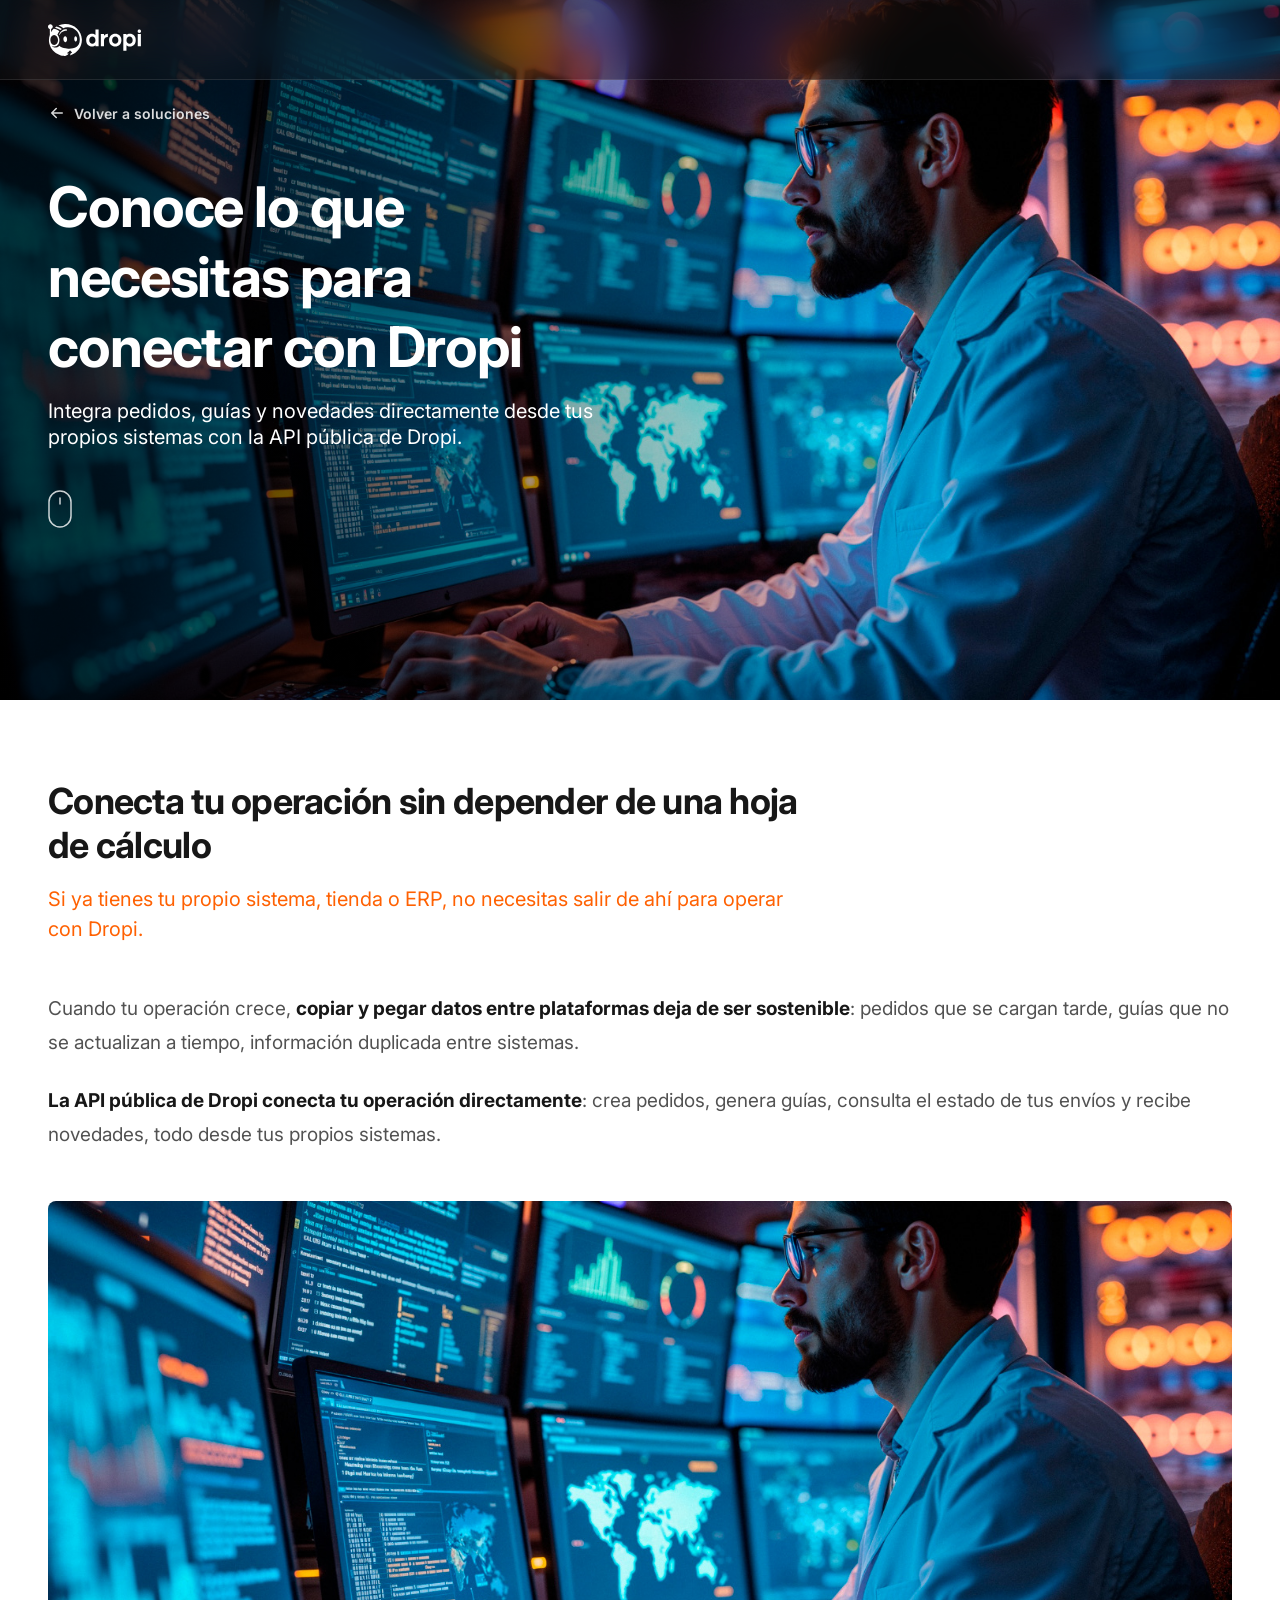
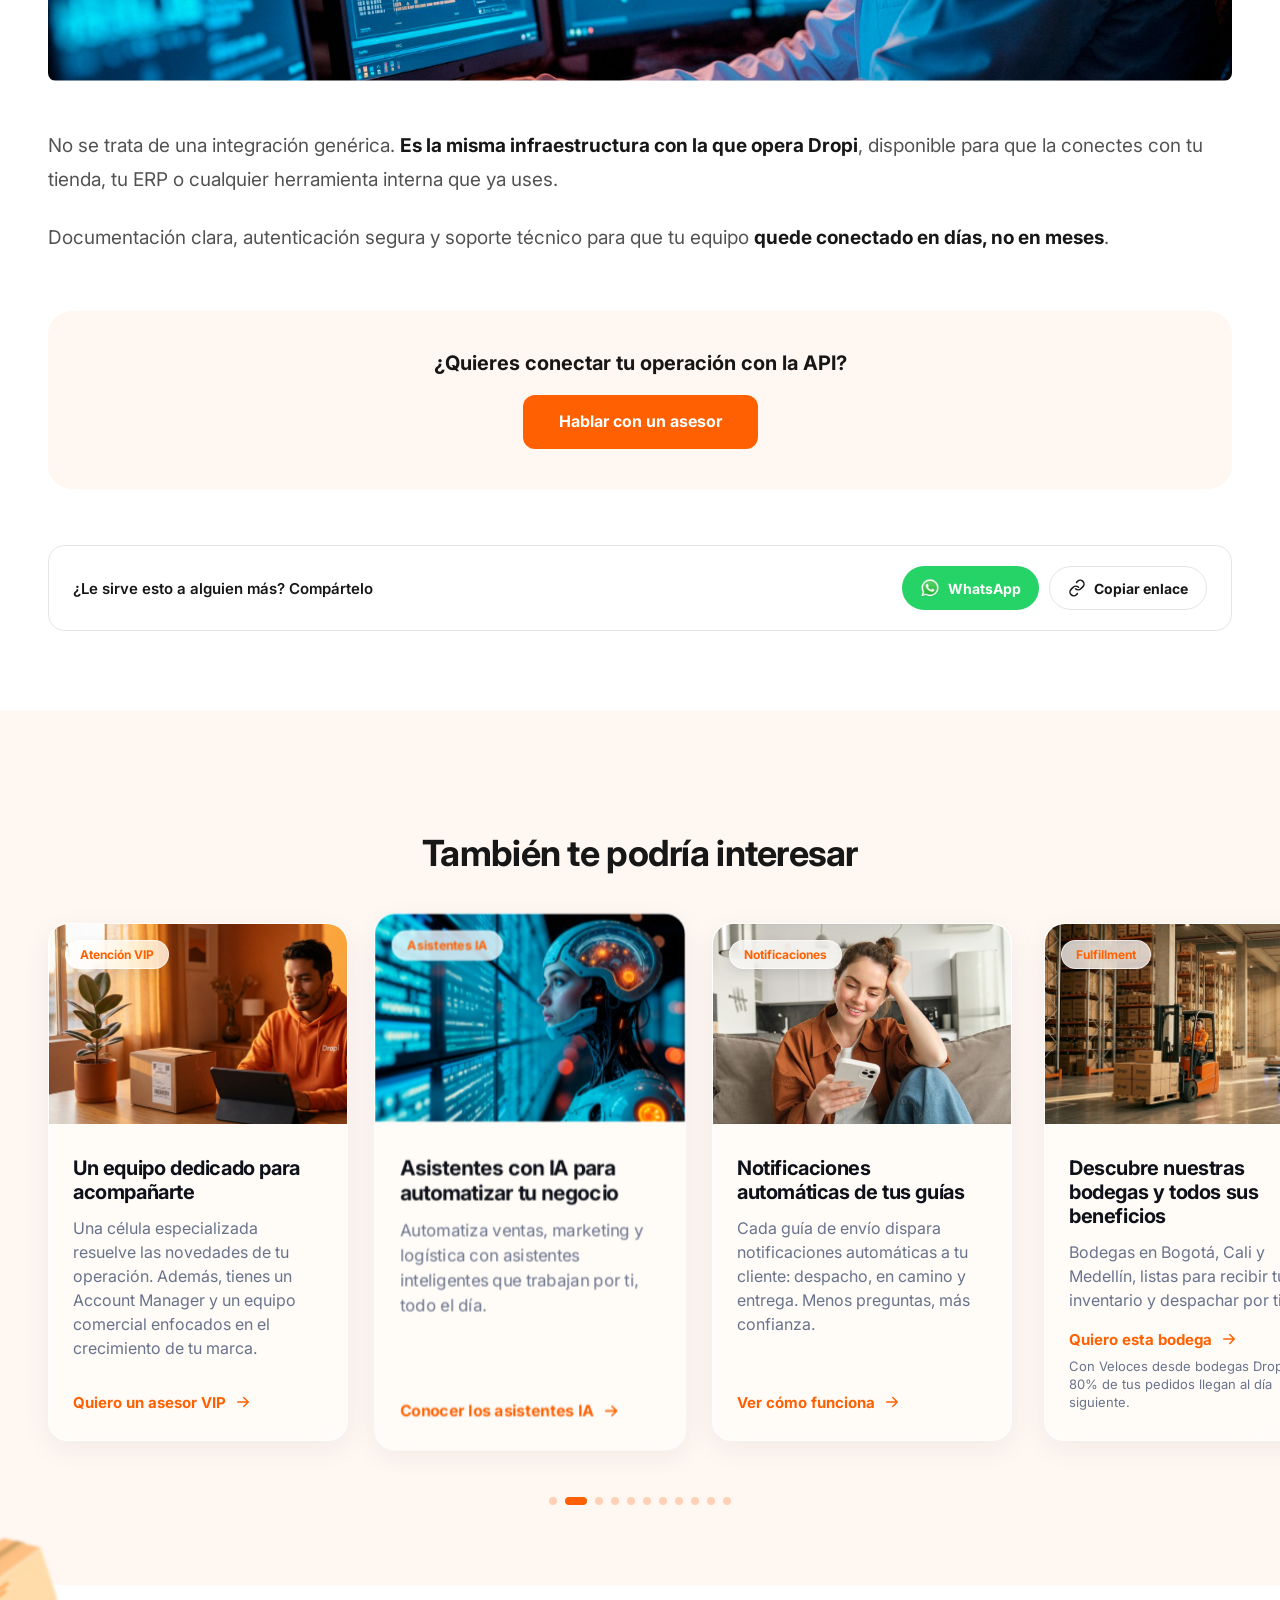
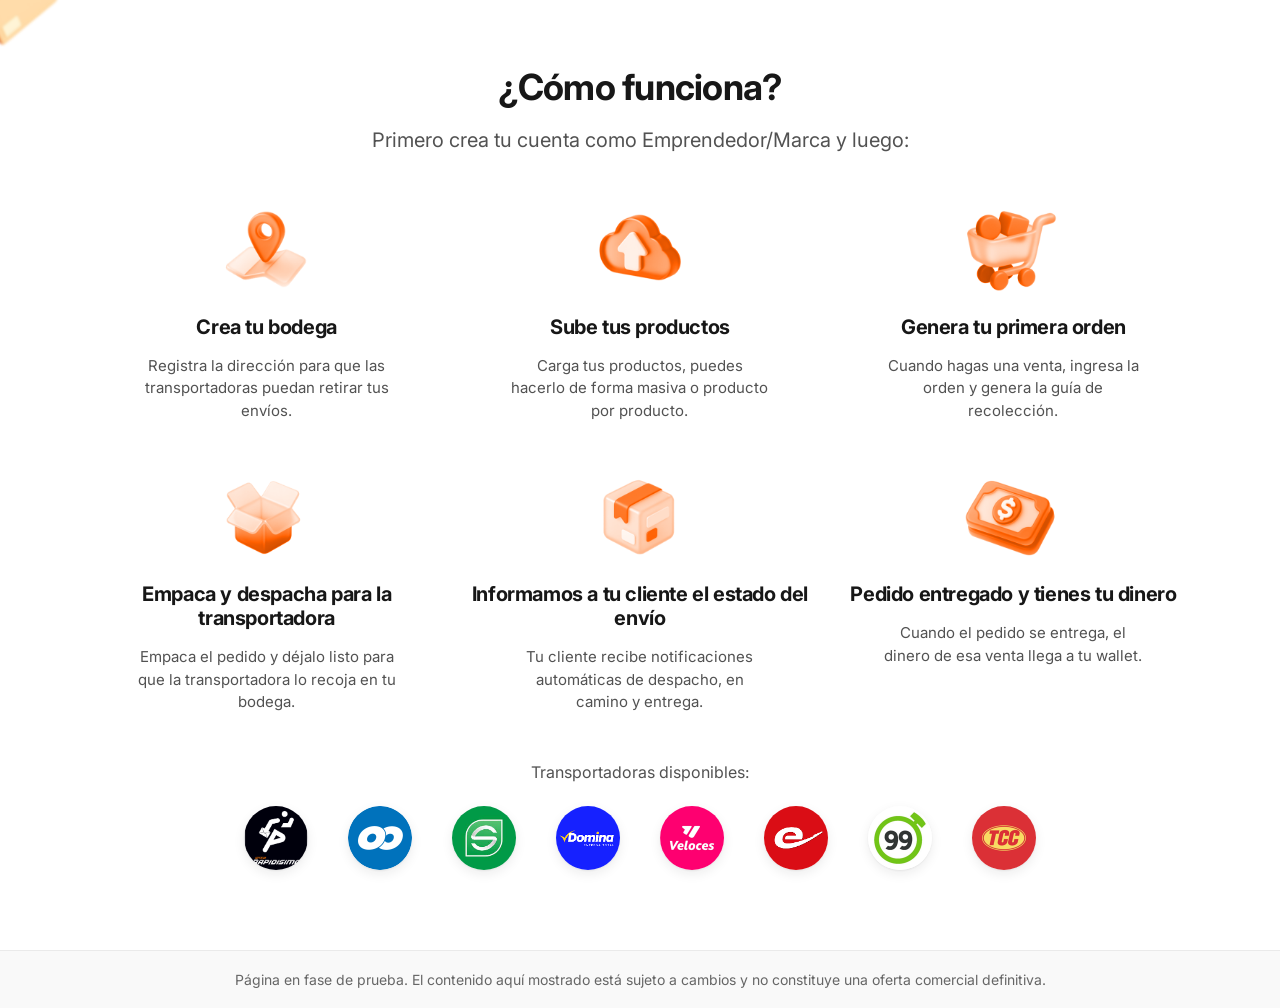
==== api-publica.html @ eaa64c3c "Initial commit: Dropi marketing landing page Multi-page static site with a registration funnel, tier" ====
<!DOCTYPE html>
<html lang="es">
<head>
<meta charset="UTF-8" />
<meta name="viewport" content="width=device-width, initial-scale=1.0" />
<link rel="icon" type="image/svg+xml" href="assets/icons/favicon.svg" />
<title>API Pública de Dropi | Dropi</title>
<meta name="description" content="Conecta tu operación con la API pública de Dropi: integra pedidos, guías y novedades directamente desde tus propios sistemas." />
<link rel="preconnect" href="https://fonts.googleapis.com">
<link rel="preconnect" href="https://fonts.gstatic.com" crossorigin>
<link href="https://fonts.googleapis.com/css2?family=Inter:ital,wght@0,400;0,500;0,600;0,700;0,800&display=swap" rel="stylesheet">
<link rel="stylesheet" href="css/styles.css">
<script type="text/javascript">
    (function(c,l,a,r,i,t,y){
        c[a]=c[a]||function(){(c[a].q=c[a].q||[]).push(arguments)};
        t=l.createElement(r);t.async=1;t.src="https://www.clarity.ms/tag/"+i;
        y=l.getElementsByTagName(r)[0];y.parentNode.insertBefore(t,y);
    })(window, document, "clarity", "script", "yjed0dvhw6");
</script>
</head>
<body>

<header class="site-header site-header--overlay" id="site-header">
  <div class="container header-inner">
    <a href="index.html#hero" class="logo">
      <img src="assets/icons/logo-dropi.svg" alt="Dropi" width="108" height="37" />
    </a>
  </div>
</header>

<main>
  <section class="service-hero" style="background-image: url('assets/images/service2-api-publica.jpg');">
    <div class="service-hero-overlay" aria-hidden="true"></div>
    <div class="container service-hero-inner">
      <div class="service-hero-content" data-solution-badge="API Pública">
        <a href="index.html?solutions=API+P%C3%BAblica" class="service-back-link">
          <svg class="service-back-icon" viewBox="0 0 24 24" fill="none" aria-hidden="true"><path d="M19 12H5M11 6l-6 6 6 6" stroke="currentColor" stroke-width="2" stroke-linecap="round" stroke-linejoin="round"/></svg>
          Volver a soluciones
        </a>
        <span class="service-recommended-pill" id="service-recommended-pill" hidden>Recomendado para ti</span>
        <h1>Conoce lo que necesitas para conectar con Dropi</h1>
        <p>Integra pedidos, guías y novedades directamente desde tus propios sistemas con la API pública de Dropi.</p>
        <button type="button" class="service-scroll-hint" id="service-scroll-hint" aria-label="Desplázate para ver más">
          <svg class="service-scroll-hint-icon service-scroll-hint-icon--mouse" viewBox="0 0 24 38" fill="none" aria-hidden="true">
            <rect x="1" y="1" width="22" height="36" rx="11" stroke="currentColor" stroke-width="1.5"/>
            <line class="service-scroll-hint-wheel" x1="12" y1="8" x2="12" y2="14" stroke="currentColor" stroke-width="1.5" stroke-linecap="round"/>
          </svg>
          <svg class="service-scroll-hint-icon service-scroll-hint-icon--tap" viewBox="0 0 24 24" fill="none" aria-hidden="true">
            <circle class="service-scroll-hint-ring" cx="12" cy="12" r="3" stroke="currentColor" stroke-width="1.5"/>
            <circle class="service-scroll-hint-ring service-scroll-hint-ring--2" cx="12" cy="12" r="3" stroke="currentColor" stroke-width="1.5"/>
          </svg>
        </button>
      </div>
    </div>
  </section>

  <section class="service-section">
    <div class="container service-section-heading">
      <h2>Conecta tu operación sin depender de una hoja de cálculo</h2>
      <p>Si ya tienes tu propio sistema, tienda o ERP, no necesitas salir de ahí para operar con Dropi.</p>
    </div>

    <div class="container service-body">
      <div class="service-copy">
        <p>Cuando tu operación crece, <strong>copiar y pegar datos entre plataformas deja de ser sostenible</strong>: pedidos que se cargan tarde, guías que no se actualizan a tiempo, información duplicada entre sistemas.</p>
        <p><strong>La API pública de Dropi conecta tu operación directamente</strong>: crea pedidos, genera guías, consulta el estado de tus envíos y recibe novedades, todo desde tus propios sistemas.</p>
      </div>

      <div class="service-image-wrap">
        <img class="service-image" src="assets/images/service2-api-publica.jpg" alt="Integración de sistemas a través de la API pública de Dropi" loading="lazy" />
      </div>

      <div class="service-copy">
        <p>No se trata de una integración genérica. <strong>Es la misma infraestructura con la que opera Dropi</strong>, disponible para que la conectes con tu tienda, tu ERP o cualquier herramienta interna que ya uses.</p>
        <p>Documentación clara, autenticación segura y soporte técnico para que tu equipo <strong>quede conectado en días, no en meses</strong>.</p>
      </div>

      <div class="service-cta">
        <p class="service-cta-title">¿Quieres conectar tu operación con la API?</p>
        <a href="index.html?interest=API+P%C3%BAblica#registro" class="btn btn-primary btn-lg">Hablar con un asesor</a>
      </div>

      <div class="service-share">
        <p class="service-share-label">¿Le sirve esto a alguien más? Compártelo</p>
        <div class="service-share-actions">
          <a class="service-share-btn service-share-btn--whatsapp" id="service-share-whatsapp" target="_blank" rel="noopener">
            <img src="assets/images/whatsapp-icon.png" alt="" width="20" height="20" loading="lazy" />
            WhatsApp
          </a>
          <button type="button" class="service-share-btn service-share-btn--copy" id="service-share-copy">
            <span class="service-share-btn-icons">
              <svg class="service-share-icon service-share-icon--link" viewBox="0 0 24 24" fill="none" aria-hidden="true"><path d="M10 13a5 5 0 0 0 7.07 0l2.83-2.83a5 5 0 0 0-7.07-7.07L11.5 4.5" stroke="currentColor" stroke-width="2" stroke-linecap="round" stroke-linejoin="round"/><path d="M14 11a5 5 0 0 0-7.07 0L4.1 13.83a5 5 0 0 0 7.07 7.07l1.36-1.36" stroke="currentColor" stroke-width="2" stroke-linecap="round" stroke-linejoin="round"/></svg>
              <svg class="service-share-icon service-share-icon--check" viewBox="0 0 24 24" fill="none" aria-hidden="true"><path d="M5 13l4 4L19 7" stroke="currentColor" stroke-width="2" stroke-linecap="round" stroke-linejoin="round"/></svg>
            </span>
            <span class="service-share-btn-text">Copiar enlace</span>
          </button>
        </div>
      </div>
    </div>
  </section>

  <section class="solutions-section" id="servicios">
    <div class="solutions-heading-wrap">
      <div class="section-heading solutions-heading">
        <h2>También te podría interesar</h2>
      </div>
    </div>

    <div class="solutions-body">
      <div class="solutions-scroll" id="solutions-scroll">
        <div class="solutions-scroll-spacer" aria-hidden="true"></div>
        <article class="solution-card">
          <div class="solution-card-image">
            <img src="assets/images/service2-atencion-vip-placeholder.jpg" alt="" loading="lazy" />
            <span class="solution-card-badge">Atención VIP</span>
          </div>
          <span class="solution-card-recommended" hidden>Recomendado para ti</span>
          <div class="solution-card-body">
            <h3>Un equipo dedicado para acompañarte</h3>
            <p class="solution-card-desc">Una célula especializada resuelve las novedades de tu operación. Además, tienes un Account Manager y un equipo comercial enfocados en el crecimiento de tu marca.</p>
            <div class="solution-card-cta">
              <a href="atencion-vip.html" class="solution-card-link">
                Quiero un asesor VIP
                <svg class="solution-card-link-arrow" viewBox="0 0 24 24" fill="none" aria-hidden="true"><path d="M5 12h14M13 6l6 6-6 6" stroke="currentColor" stroke-width="2" stroke-linecap="round" stroke-linejoin="round"/></svg>
              </a>
            </div>
          </div>
        </article>

        <article class="solution-card">
          <div class="solution-card-image">
            <img src="assets/images/service2-asistentes-ia.jpg" alt="" loading="lazy" />
            <span class="solution-card-badge">Asistentes IA</span>
          </div>
          <span class="solution-card-recommended" hidden>Recomendado para ti</span>
          <div class="solution-card-body">
            <h3>Asistentes con IA para automatizar tu negocio</h3>
            <p class="solution-card-desc">Automatiza ventas, marketing y logística con asistentes inteligentes que trabajan por ti, todo el día.</p>
            <div class="solution-card-cta">
              <a href="asistentes-ia.html" class="solution-card-link">
                Conocer los asistentes IA
                <svg class="solution-card-link-arrow" viewBox="0 0 24 24" fill="none" aria-hidden="true"><path d="M5 12h14M13 6l6 6-6 6" stroke="currentColor" stroke-width="2" stroke-linecap="round" stroke-linejoin="round"/></svg>
              </a>
            </div>
          </div>
        </article>

        <article class="solution-card">
          <div class="solution-card-image">
            <img src="assets/images/service2-notificaciones.jpg" alt="" loading="lazy" />
            <span class="solution-card-badge">Notificaciones</span>
          </div>
          <span class="solution-card-recommended" hidden>Recomendado para ti</span>
          <div class="solution-card-body">
            <h3>Notificaciones automáticas de tus guías</h3>
            <p class="solution-card-desc">Cada guía de envío dispara notificaciones automáticas a tu cliente: despacho, en camino y entrega. Menos preguntas, más confianza.</p>
            <div class="solution-card-cta">
              <a href="notificaciones.html" class="solution-card-link">
                Ver cómo funciona
                <svg class="solution-card-link-arrow" viewBox="0 0 24 24" fill="none" aria-hidden="true"><path d="M5 12h14M13 6l6 6-6 6" stroke="currentColor" stroke-width="2" stroke-linecap="round" stroke-linejoin="round"/></svg>
              </a>
            </div>
          </div>
        </article>

        <article class="solution-card">
          <div class="solution-card-image">
            <img src="assets/images/service2-fullfilment-v2.jpeg" alt="" loading="lazy" />
            <span class="solution-card-badge">Fulfillment</span>
          </div>
          <span class="solution-card-recommended" hidden>Recomendado para ti</span>
          <div class="solution-card-body">
            <h3>Descubre nuestras bodegas y todos sus beneficios</h3>
            <p class="solution-card-desc">Bodegas en Bogotá, Cali y Medellín, listas para recibir tu inventario y despachar por ti.</p>
            <div class="solution-card-cta">
              <a href="fulfillment.html" class="solution-card-link">
                Quiero esta bodega
                <svg class="solution-card-link-arrow" viewBox="0 0 24 24" fill="none" aria-hidden="true"><path d="M5 12h14M13 6l6 6-6 6" stroke="currentColor" stroke-width="2" stroke-linecap="round" stroke-linejoin="round"/></svg>
              </a>
              <button type="button" class="solution-card-info" aria-label="Más información" aria-expanded="false">
                <svg viewBox="0 0 24 24" fill="none" aria-hidden="true"><circle cx="12" cy="12" r="10" fill="currentColor"/><rect x="11" y="10.5" width="2" height="6.5" rx="1" fill="white"/><circle cx="12" cy="7.4" r="1.4" fill="white"/></svg>
              </button>
              <p class="solution-card-note">Con Veloces desde bodegas Dropi, el 80% de tus pedidos llegan al día siguiente.</p>
            </div>
          </div>
        </article>

        <article class="solution-card">
          <div class="solution-card-image">
            <img src="assets/images/service2-wallet-v2.jpg" alt="" style="object-position: 50% 20%;" loading="lazy" />
            <span class="solution-card-badge">Wallet</span>
          </div>
          <span class="solution-card-recommended" hidden>Recomendado para ti</span>
          <div class="solution-card-body">
            <h3>Tu dinero, en máximo 24 horas</h3>
            <p class="solution-card-desc">Mientras otros esperan a que la transportadora les pague, Dropi te paga primero. Recibes tu dinero en máximo 24 horas después de la entrega.</p>
            <div class="solution-card-cta">
              <a href="wallet.html" class="solution-card-link">
                Quiero cobrar así
                <svg class="solution-card-link-arrow" viewBox="0 0 24 24" fill="none" aria-hidden="true"><path d="M5 12h14M13 6l6 6-6 6" stroke="currentColor" stroke-width="2" stroke-linecap="round" stroke-linejoin="round"/></svg>
              </a>
              <button type="button" class="solution-card-info" aria-label="Más información" aria-expanded="false">
                <svg viewBox="0 0 24 24" fill="none" aria-hidden="true"><circle cx="12" cy="12" r="10" fill="currentColor"/><rect x="11" y="10.5" width="2" height="6.5" rx="1" fill="white"/><circle cx="12" cy="7.4" r="1.4" fill="white"/></svg>
              </button>
              <p class="solution-card-note">Recaudo diario en tu wallet. Reinvierte hoy lo que vendiste ayer.</p>
            </div>
          </div>
        </article>

        <article class="solution-card">
          <div class="solution-card-image">
            <img src="assets/images/service2-api-publica.jpg" alt="" loading="lazy" />
            <span class="solution-card-badge">API Pública</span>
          </div>
          <span class="solution-card-recommended" hidden>Recomendado para ti</span>
          <div class="solution-card-body">
            <h3>Conoce lo que necesitas para conectar con Dropi</h3>
            <p class="solution-card-desc">Crea pedidos, genera guías y consulta el estado de tus envíos directamente desde tus propios sistemas.</p>
            <div class="solution-card-cta">
              <a href="api-publica.html" class="solution-card-link">
                Documentación API
                <svg class="solution-card-link-arrow" viewBox="0 0 24 24" fill="none" aria-hidden="true"><path d="M5 12h14M13 6l6 6-6 6" stroke="currentColor" stroke-width="2" stroke-linecap="round" stroke-linejoin="round"/></svg>
              </a>
            </div>
          </div>
        </article>

        <article class="solution-card">
          <div class="solution-card-image">
            <img src="assets/images/service2-metrics.jpg" alt="" loading="lazy" />
            <span class="solution-card-badge">Métricas y reportes</span>
          </div>
          <span class="solution-card-recommended" hidden>Recomendado para ti</span>
          <div class="solution-card-body">
            <h3>Cada número de tu operación, en un solo lugar</h3>
            <p class="solution-card-desc">Entrega efectiva, devoluciones, contraentrega, inventario y comunicaciones: todo medido, todo accionable.</p>
            <div class="solution-card-cta">
              <a href="metricas-y-reportes.html" class="solution-card-link">
                Ver mis reportes en vivo
                <svg class="solution-card-link-arrow" viewBox="0 0 24 24" fill="none" aria-hidden="true"><path d="M5 12h14M13 6l6 6-6 6" stroke="currentColor" stroke-width="2" stroke-linecap="round" stroke-linejoin="round"/></svg>
              </a>
            </div>
          </div>
        </article>

        <article class="solution-card">
          <div class="solution-card-image">
            <img src="assets/images/service2-huella-digital.jpg" alt="" loading="lazy" />
            <span class="solution-card-badge">Huella Digital</span>
          </div>
          <span class="solution-card-recommended" hidden>Recomendado para ti</span>
          <div class="solution-card-body">
            <h3>Verifica antes de enviar y evita devoluciones</h3>
            <p class="solution-card-desc">Consulta el historial de cada cliente antes de confirmar el envío y evita devoluciones.</p>
            <div class="solution-card-cta">
              <a href="huella-digital.html" class="solution-card-link">
                Descubrir esta función
                <svg class="solution-card-link-arrow" viewBox="0 0 24 24" fill="none" aria-hidden="true"><path d="M5 12h14M13 6l6 6-6 6" stroke="currentColor" stroke-width="2" stroke-linecap="round" stroke-linejoin="round"/></svg>
              </a>
            </div>
          </div>
        </article>

        <article class="solution-card">
          <div class="solution-card-image">
            <img src="assets/images/service2-gestion-entregas.jpg" alt="" loading="lazy" />
            <span class="solution-card-badge">Gestión de entregas</span>
          </div>
          <div class="solution-card-body">
            <h3>No pagas de más por lo que no se entregó</h3>
            <p class="solution-card-desc">Pagas el flete inicial, se entregue o no el pedido. Pero no te cobramos nada adicional por la devolución.</p>
            <div class="solution-card-cta">
              <a href="gestion-de-entregas.html" class="solution-card-link">
                Proteger mi margen
                <svg class="solution-card-link-arrow" viewBox="0 0 24 24" fill="none" aria-hidden="true"><path d="M5 12h14M13 6l6 6-6 6" stroke="currentColor" stroke-width="2" stroke-linecap="round" stroke-linejoin="round"/></svg>
              </a>
              <button type="button" class="solution-card-info" aria-label="Más información" aria-expanded="false">
                <svg viewBox="0 0 24 24" fill="none" aria-hidden="true"><circle cx="12" cy="12" r="10" fill="currentColor"/><rect x="11" y="10.5" width="2" height="6.5" rx="1" fill="white"/><circle cx="12" cy="7.4" r="1.4" fill="white"/></svg>
              </button>
            </div>
          </div>
        </article>

        <article class="solution-card">
          <div class="solution-card-image">
            <img src="assets/images/service2-pago-contraentrega.jpg" alt="" loading="lazy" />
            <span class="solution-card-badge">Pago contra entrega</span>
          </div>
          <span class="solution-card-recommended" hidden>Recomendado para ti</span>
          <div class="solution-card-body">
            <h3>Cierra más ventas con pago contra entrega</h3>
            <p class="solution-card-desc">Ofrece a tus clientes la opción de pagar al recibir su pedido y elimina la principal barrera de compra en e-commerce.</p>
            <div class="solution-card-cta">
              <a href="pago-contraentrega.html" class="solution-card-link">
                Activar esta opción
                <svg class="solution-card-link-arrow" viewBox="0 0 24 24" fill="none" aria-hidden="true"><path d="M5 12h14M13 6l6 6-6 6" stroke="currentColor" stroke-width="2" stroke-linecap="round" stroke-linejoin="round"/></svg>
              </a>
            </div>
          </div>
        </article>

        <article class="solution-card">
          <div class="solution-card-image">
            <img src="assets/images/service2-mentorias.jpg" alt="" loading="lazy" />
            <span class="solution-card-badge">Mentorías</span>
          </div>
          <span class="solution-card-recommended" hidden>Recomendado para ti</span>
          <div class="solution-card-body">
            <h3>No vendas a ciegas. Aprende a vender con quien ya lo hizo.</h3>
            <p class="solution-card-desc">Convierte Dropi en el motor logístico de tu marca y crece con datos reales.</p>
            <div class="solution-card-cta">
              <a href="mentorias.html" class="solution-card-link">
                Quiero mi mentoría
                <svg class="solution-card-link-arrow" viewBox="0 0 24 24" fill="none" aria-hidden="true"><path d="M5 12h14M13 6l6 6-6 6" stroke="currentColor" stroke-width="2" stroke-linecap="round" stroke-linejoin="round"/></svg>
              </a>
            </div>
          </div>
        </article>























        <div class="solutions-scroll-spacer solutions-scroll-spacer--end" aria-hidden="true"></div>
      </div>

      <div class="solutions-footer">
        <div class="solutions-dots" id="solutions-dots" role="tablist" aria-label="Navegación de soluciones"></div>
      </div>
    </div>
    <div class="decor-box-float decor-box-float--seam">
      <img class="decor-box" src="assets/images/decor-box.png" alt="" aria-hidden="true" loading="lazy"
        data-parallax-scale data-parallax-shadow
        data-parallax-min-scale="1.05" data-parallax-max-scale="2.1" data-parallax-range="100" />
    </div>
  </section>
    <section class="service-how">
    <div class="container service-how-heading">
      <h2>¿Cómo funciona?</h2>
      <p>Primero crea tu cuenta como Emprendedor/Marca y luego:</p>
    </div>

    <div class="container service-how-grid">
      <div class="service-how-step">
        <div class="service-how-icon">
          <img src="assets/images/icon-map-location.png" alt="" loading="lazy" />
          <div class="service-how-icon-tint"></div>
        </div>
        <h3>Crea tu bodega</h3>
        <p>Registra la dirección para que las transportadoras puedan retirar tus envíos.</p>
      </div>

      <div class="service-how-step">
        <div class="service-how-icon">
          <img src="assets/images/icon-cloud-upload.png" alt="" loading="lazy" />
          <div class="service-how-icon-tint"></div>
        </div>
        <h3>Sube tus productos</h3>
        <p>Carga tus productos, puedes hacerlo de forma masiva o producto por producto.</p>
      </div>

      <div class="service-how-step">
        <div class="service-how-icon">
          <img src="assets/images/icon-shopping-cart.png" alt="" loading="lazy" />
          <div class="service-how-icon-tint"></div>
        </div>
        <h3>Genera tu primera orden</h3>
        <p>Cuando hagas una venta, ingresa la orden y genera la guía de recolección.</p>
      </div>

      <div class="service-how-step">
        <div class="service-how-icon">
          <img src="assets/images/icon-open-box.png" alt="" loading="lazy" />
          <div class="service-how-icon-tint"></div>
        </div>
        <h3>Empaca y despacha para la transportadora</h3>
        <p>Empaca el pedido y déjalo listo para que la transportadora lo recoja en tu bodega.</p>
      </div>

      <div class="service-how-step">
        <div class="service-how-icon">
          <img src="assets/images/icon-package-labels.png" alt="" loading="lazy" />
          <div class="service-how-icon-tint"></div>
        </div>
        <h3>Informamos a tu cliente el estado del envío</h3>
        <p>Tu cliente recibe notificaciones automáticas de despacho, en camino y entrega.</p>
      </div>

      <div class="service-how-step">
        <div class="service-how-icon">
          <img src="assets/images/icon-dollar-stack.png" alt="" loading="lazy" />
          <div class="service-how-icon-tint"></div>
        </div>
        <h3>Pedido entregado y tienes tu dinero</h3>
        <p>Cuando el pedido se entrega, el dinero de esa venta llega a tu wallet.</p>
      </div>
    </div>

    <div class="carriers-section service-how-carriers">
      <div class="container">
        <p class="service-how-carriers-label">Transportadoras disponibles:</p>
        <div class="carrier-logos">
          <img src="assets/images/carrier-interrapidisimo.png" alt="Interrapidísimo" loading="lazy" />
          <img src="assets/images/carrier-coordinadora.png" alt="Coordinadora" loading="lazy" />
          <img src="assets/images/carrier-servientrega.png" alt="Servientrega" loading="lazy" />
          <img src="assets/images/carrier-domina.png" alt="Domina" loading="lazy" />
          <img src="assets/images/carrier-veloces.png" alt="Veloces" loading="lazy" />
          <img src="assets/images/carrier-envia.png" alt="Envía" loading="lazy" />
          <img src="assets/images/carrier-99minutos.png" alt="99 minutos" loading="lazy" />
          <img src="assets/images/carrier-tcc.png" alt="TCC" loading="lazy" />
        </div>
      </div>
    </div>
  </section>

</main>

<footer class="site-footer">
  Página en fase de prueba. El contenido aquí mostrado está sujeto a cambios y no constituye una oferta comercial definitiva.
</footer>


<script src="js/main.js"></script>
</body>
</html>
---- css/styles.css ----
/* ==========================================================================
   Cross-page transitions — "liquid glass" rise
   Native browser support (no JS, no overlay element): the incoming page
   rises up from the bottom of the viewport with a heavy blur that clears
   as it settles, like frosted glass coming into focus, while the outgoing
   page recedes gently underneath it. No-op — plain instant navigation —
   in browsers that don't yet support cross-document view transitions.
   ========================================================================== */
@view-transition {
  navigation: auto;
}
::view-transition-old(root) {
  animation: page-transition-recede 0.5s cubic-bezier(0.65, 0, 0.35, 1) both;
}
::view-transition-new(root) {
  animation: page-transition-rise 0.6s cubic-bezier(0.16, 1, 0.3, 1) both;
}
@keyframes page-transition-recede {
  to { opacity: 0.55; transform: scale(0.98); filter: blur(4px); }
}
@keyframes page-transition-rise {
  from { transform: translateY(100%); filter: blur(24px) saturate(160%); }
  to { transform: translateY(0); filter: blur(0) saturate(100%); }
}
@media (prefers-reduced-motion: reduce) {
  ::view-transition-old(root), ::view-transition-new(root) { animation: none; }
}

/* ==========================================================================
   Tokens
   ========================================================================== */
:root {
  --primary-500: #ff6102;
  --primary-400: #ff9d38;
  --primary-50: #fff7f2;
  --gradient-primary: linear-gradient(90deg, var(--primary-500) 0%, var(--primary-400) 100%);

  --danger-500: #dc2626;

  --neutral-900: #171717;
  --neutral-600: #525252;
  --neutral-200: #e5e5e5;
  --neutral-100: #f5f5f5;
  --gray-100: #e6eaf2;
  --gray-200: #c3c9d9;
  --gray-500: #69738c;
  --gray-600: #475066;
  --gray-700: #32394d;
  --white: #ffffff;
  --black: #000000;

  --text-on-dark: rgba(255, 255, 255, 0.92);
  --text-black-60: rgba(0, 0, 0, 0.6);

  --font-sans: 'Inter', -apple-system, BlinkMacSystemFont, 'Segoe UI', sans-serif;

  --radius-sm: 4px;
  --radius-md: 12px;
  --radius-lg: 24px;

  --container-width: 1280px;
  --header-height: 80px;
}

/* ==========================================================================
   Reset
   ========================================================================== */
*, *::before, *::after { box-sizing: border-box; }
html { scroll-behavior: smooth; overflow-x: hidden; overflow-y: visible; }
body {
  margin: 0;
  font-family: var(--font-sans);
  color: var(--neutral-900);
  background: var(--white);
  -webkit-font-smoothing: antialiased;
  overflow-x: hidden;
  overflow-y: visible;
}
img { max-width: 100%; display: block; }
ul { margin: 0; padding: 0; }
h1, h2, h3, p { margin: 0; }
h1, h2, h3 { letter-spacing: -0.02em; }
a { text-decoration: none; color: inherit; }
button { font-family: inherit; cursor: pointer; }
input { font-family: inherit; }

/* ==========================================================================
   Kinetic text (scroll-triggered word reveal)
   ========================================================================== */
.kinetic-word {
  display: inline-block;
  opacity: 0;
  /* Tips up from below in 3D, like a split-flap panel flipping into place,
     with a slight scale and motion-blur for weight. The overshoot easing
     (spring-like) is what reads as "modern" rather than a flat fade. */
  transform-origin: 50% 100%;
  transform: perspective(600px) rotateX(-80deg) translateY(45%) scale(0.9);
  filter: blur(3px);
  transition:
    opacity 0.55s cubic-bezier(0.22, 1, 0.36, 1),
    transform 0.85s cubic-bezier(0.34, 1.56, 0.64, 1),
    filter 0.55s cubic-bezier(0.22, 1, 0.36, 1);
  transition-delay: calc(var(--i, 0) * 28ms);
  will-change: opacity, transform, filter;
}
.kinetic-text.in-view .kinetic-word {
  opacity: 1;
  transform: perspective(600px) rotateX(0deg) translateY(0) scale(1);
  filter: blur(0);
}
/* Titles get the full 3D flip above (default). Sub-headings (h3: card and
   step titles) and body-level subtitles (p) get their own lighter, quicker
   variants instead of repeating the same heavy flip everywhere — the mix
   is what reads as varied/modern rather than one animation copy-pasted
   across every text element on the page. */
h3.kinetic-text .kinetic-word {
  transform: scale(0.82) translateY(8px);
  filter: blur(2px);
  transition:
    opacity 0.45s cubic-bezier(0.34, 1.56, 0.64, 1),
    transform 0.45s cubic-bezier(0.34, 1.56, 0.64, 1),
    filter 0.4s ease;
  transition-delay: calc(var(--i, 0) * 26ms);
}
h3.kinetic-text.in-view .kinetic-word {
  transform: scale(1) translateY(0);
  filter: blur(0);
}
p.kinetic-text .kinetic-word {
  transform: translateY(16px);
  filter: blur(4px);
  transition:
    opacity 0.5s cubic-bezier(0.22, 1, 0.36, 1),
    transform 0.6s cubic-bezier(0.22, 1, 0.36, 1),
    filter 0.5s cubic-bezier(0.22, 1, 0.36, 1);
  transition-delay: calc(var(--i, 0) * 22ms);
}
p.kinetic-text.in-view .kinetic-word {
  transform: translateY(0);
  filter: blur(0);
}

.container {
  width: 100%;
  max-width: var(--container-width);
  margin: 0 auto;
  padding: 0 24px;
}

@media (min-width: 900px) {
  .container { padding: 0 48px; }
}

/* ==========================================================================
   Buttons
   ========================================================================== */
.btn {
  display: inline-flex;
  align-items: center;
  justify-content: center;
  gap: 4px;
  height: 48px;
  padding: 0 24px;
  border-radius: var(--radius-md);
  font-weight: 700;
  font-size: 16px;
  line-height: 1.1;
  white-space: nowrap;
  border: none;
  transition: transform 0.15s cubic-bezier(0.23, 1, 0.32, 1), box-shadow 0.15s ease, opacity 0.15s ease;
}
@media (hover: hover) and (pointer: fine) {
  .btn:hover { transform: translateY(-1px); }
}
.btn:active { transform: scale(0.97); }

.btn-primary {
  position: relative;
  z-index: 1;
  color: var(--white);
  height: 40px;
  padding: 0 20px;
  font-size: 14px;
  width: auto;
  background: var(--primary-500);
}
@media (hover: hover) and (pointer: fine) {
  .btn-primary:hover { box-shadow: 0 8px 20px rgba(255, 97, 2, 0.35); }
}
/* Large modifier: the standard bigger size (matches .btn-outline) for CTAs
   that need more visual weight than the compact header/float buttons. */
.btn-lg { height: 54px; padding: 0 36px; font-size: 16px; }

.btn-outline {
  background: transparent;
  border: 2px solid var(--primary-500);
  color: var(--primary-500);
  height: 54px;
  padding: 0 24px;
}
@media (hover: hover) and (pointer: fine) {
  .btn-outline:hover { background: var(--primary-50); }
}

.btn-tertiary {
  background: transparent;
  border: none;
  color: var(--primary-500);
}
@media (hover: hover) and (pointer: fine) {
  .btn-tertiary:hover { background: var(--primary-50); }
}

.btn-center {
  display: flex;
  margin: 0 auto;
  width: fit-content;
  border-width: 1px;
  height: 48px;
}

/* ==========================================================================
   Header
   ========================================================================== */
.site-header {
  position: fixed;
  top: 0; left: 0; right: 0;
  height: var(--header-height);
  z-index: 100;
  /* Light "liquid glass" (Apple-style): a heavier blur + saturation boost
     than a plain frosted panel, with a soft top highlight and a faint
     shadow underneath to read as a distinct floating layer over any
     light content scrolled beneath it, not just a flat tint. */
  background: rgba(255, 255, 255, 0.6);
  backdrop-filter: blur(20px) saturate(180%);
  -webkit-backdrop-filter: blur(20px) saturate(180%);
  box-shadow: inset 0 1px 0 rgba(255, 255, 255, 0.8), 0 1px 16px rgba(23, 23, 23, 0.06);
  transition: background 0.35s ease, box-shadow 0.35s ease;
}
@media (max-width: 899px) {
  /* Scrolls away with the page instead of staying pinned to the top. */
  .site-header { position: static; background: var(--white); box-shadow: none; }
  /* Internal service pages keep the fixed, translucent header at every
     width so their full-bleed hero media can start at pixel 0 underneath
     it, the same treatment used on desktop. */
  .site-header.site-header--overlay {
    position: fixed;
    background: rgba(255, 255, 255, 0.6);
    backdrop-filter: blur(20px) saturate(180%);
    -webkit-backdrop-filter: blur(20px) saturate(180%);
    box-shadow: inset 0 1px 0 rgba(255, 255, 255, 0.8), 0 1px 16px rgba(23, 23, 23, 0.06);
  }
}
/* Dark "liquid glass" look while the header floats over hero media
   (huella-digital.html, etc.). Toggled by initServiceHeroHeaderContrast()
   in main.js based on scroll position over .service-hero, and reverted
   once the header is over plain page background. Declared after the
   rules above (same 2-class specificity) so it wins the tie whenever
   both classes are present, at any width. */
.site-header.is-over-media {
  background: rgba(20, 20, 22, 0.4);
  backdrop-filter: blur(20px) saturate(180%);
  -webkit-backdrop-filter: blur(20px) saturate(180%);
  box-shadow: inset 0 -1px 0 rgba(255, 255, 255, 0.1);
}
.site-header.is-over-media .logo img { filter: brightness(0) invert(1); }
.logo img { transition: filter 0.35s ease; }
.header-inner {
  height: 100%;
  display: flex;
  align-items: center;
  justify-content: space-between;
}
.logo img { height: 32px; width: auto; }
.header-actions {
  display: flex;
  align-items: center;
  gap: 24px;
}
/* ==========================================================================
   Hero
   ========================================================================== */
.hero {
  position: relative;
  padding-top: calc(var(--header-height) + 56px);
  padding-bottom: 64px;
  overflow: clip;
}
.hero-grid {
  display: flex;
  flex-direction: column;
  gap: 56px;
  align-items: center;
}
/* On mobile/tablet the image composition leads, title follows. */
.hero-visual { order: -1; }
@media (max-width: 1023px) {
  .hero { padding-top: calc(var(--header-height) + 24px); }
  .hero-grid { gap: 24px; }
}
@media (max-width: 899px) {
  /* The header is static (not fixed) here, so its own height already
     pushes the hero down — no need to add --header-height again. */
  .hero { padding-top: 24px; }
}
/* Tablet: extra breathing room above the hero content. */
@media (min-width: 640px) and (max-width: 899px) {
  .hero { padding-top: 64px; }
}
@media (min-width: 900px) and (max-width: 1023px) {
  .hero { padding-top: calc(var(--header-height) + 56px); }
}
@media (min-width: 1024px) {
  .hero-grid { flex-direction: row; align-items: center; gap: 0; }
  .hero-content { flex: 0 0 596px; max-width: 596px; }
  .hero-visual { order: 0; }
  .hero .container { padding-right: 0; }
}

.hero-content {
  display: flex;
  flex-direction: column;
  align-items: flex-start;
  gap: 32px;
  min-width: 0;
  width: 100%;
}
.hero-text { display: flex; flex-direction: column; gap: 16px; }
.hero-text .hero-eyebrow {
  margin-bottom: 8px;
  font-size: 16px;
  font-weight: 600;
  color: var(--primary-500);
  text-transform: uppercase;
}
.hero-text h1 {
  font-size: clamp(34px, 5vw, 56px);
  font-weight: 700;
  line-height: 1.2;
  color: var(--neutral-900);
}
@media (max-width: 639px) {
  .hero-text h1 { font-size: 30px; }
  .hero-text .hero-eyebrow { font-size: 13px; font-weight: 600; margin-bottom: 2px; }
}
/* Hero title phrase swap: a looping vertical ticker (like a promo-bar
   rotator) — the two phrases share one grid cell clipped by overflow, the
   outgoing phrase rolls up and out while the incoming one rolls up from
   below at the same time, repeating forever. Positions are driven by JS
   inline transforms; this transition is what makes each roll animate. */
.hero-title-swap { display: grid; overflow: hidden; }
.hero-title-phrase {
  grid-area: 1 / 1;
  transform: translateY(100%);
  transition: transform 0.9s cubic-bezier(0.65, 0, 0.35, 1);
  will-change: transform;
}
@media (prefers-reduced-motion: reduce) {
  .hero-title-phrase { transition: none; }
}
.hero-subtitle {
  font-size: 22px;
  line-height: 1.55;
  color: var(--neutral-900);
  max-width: 533px;
}
@media (max-width: 767px) {
  .hero-subtitle { font-size: 18px; }
}

.hero-partners { display: flex; flex-direction: column; gap: 24px; min-width: 0; width: 100%; margin-top: 16px; }
.eyebrow {
  font-size: 14px;
  font-weight: 500;
  letter-spacing: 1.4px;
  text-transform: none;
  color: var(--text-black-60);
}
.partner-logos {
  display: flex;
  align-items: center;
  width: 100%;
  min-width: 0;
}
.partner-logos-track {
  display: flex;
  flex-wrap: wrap;
  align-items: center;
  gap: 48px;
}
.partner-logos-set {
  display: flex;
  align-items: center;
  gap: 48px;
}
.partner-logos-set[aria-hidden] { display: none; }
.partner-logos img { height: 28px; width: auto; object-fit: contain; }

/* Mobile-only: turn the logo row into a slow, seamless right-to-left
   marquee. The track holds two identical sets back to back; animating it
   to -50% shifts by exactly one set's width, so the loop never visibly
   resets. */
@media (max-width: 1023px) {
  .partner-logos img { height: 28px; }
}
@media (max-width: 767px) {
  .partner-logos {
    overflow: hidden;
    width: calc(100% + 48px);
    margin-left: -24px;
    margin-right: -24px;
  }
  .partner-logos img { height: 32px; }
  .partner-logos-track {
    flex-wrap: nowrap;
    gap: 0;
    width: max-content;
    animation: partner-marquee 20s linear infinite;
    animation-play-state: running !important;
    will-change: transform;
    backface-visibility: hidden;
  }
  .partner-logos-set {
    gap: 36px;
    flex-shrink: 0;
    padding-right: 36px;
  }
  .partner-logos-set[aria-hidden] { display: flex; }
}

@keyframes partner-marquee {
  from { transform: translateX(0); }
  to { transform: translateX(var(--marquee-shift, -50%)); }
}

/* This marquee is deliberately excluded from the reduced-motion guard below:
   it's a low-intensity, non-flashing decorative loop that must never appear
   to stop, so it keeps running regardless of that OS preference. */

/* Proportions below are taken directly from the Figma frame (928 x 540
   composition bounding box: pattern ml86/w218.5/h299.2, photo mt127/w242/h364,
   mockup ml177/mt40/w750.9/h500.1) — converted to percentages of that box so
   the exact composition scales, instead of an invented aspect ratio. */
.hero-visual {
  position: relative;
  width: 100%;
  max-width: 480px;
  aspect-ratio: 927.9 / 540.1;
  margin: 0 auto;
  perspective: 1400px;
}
@media (min-width: 1024px) {
  .hero-visual { flex: 0 0 75.3%; max-width: 928px; margin: 0; }
}
.hero-visual-pattern {
  position: absolute;
  left: 9.27%;
  top: 0%;
  width: 23.55%;
  height: 55.4%;
  background-image: url('../assets/icons/line-pattern-fill.svg');
  background-repeat: no-repeat;
  background-size: contain;
  opacity: 0.9;
  z-index: 0;
  will-change: transform;
  transform-style: preserve-3d;
}
.hero-photo {
  position: absolute;
  left: 0%;
  top: 23.51%;
  z-index: 1;
  width: 26.08%;
  height: 67.4%;
  object-fit: cover;
  border-radius: var(--radius-lg);
  box-shadow: 0 20px 40px rgba(0, 0, 0, 0.18);
  transform: scaleX(-1);
  will-change: transform;
  transform-style: preserve-3d;
}
.hero-mockup {
  position: absolute;
  left: 19.07%;
  top: 7.41%;
  z-index: 2;
  width: 80.94%;
  height: 92.6%;
  border-radius: var(--radius-md);
  border: 4px solid var(--neutral-900);
  overflow: hidden;
  box-shadow: 0 24px 48px -12px rgba(0, 0, 0, 0.25);
  background: var(--neutral-900);
  will-change: transform;
  transform-style: preserve-3d;
}
.hero-mockup img { width: 100%; height: 100%; object-fit: cover; display: block; }

.decor-box-float {
  position: absolute;
  right: -8%;
  bottom: -32%;
  width: 160px;
  z-index: 50;
  pointer-events: none;
  animation: decor-box-bob 4.5s cubic-bezier(0.45, 0, 0.55, 1) infinite;
}
@media (min-width: 900px) {
  .decor-box-float { bottom: -22%; }
}
.decor-box {
  display: block;
  width: 100%;
  height: auto;
  will-change: transform, filter;
}
@keyframes decor-box-bob {
  0%, 100% { transform: translateY(0); }
  50% { transform: translateY(-4%); }
}
@media (prefers-reduced-motion: reduce) {
  .decor-box-float { animation: none; }
}
@media (max-width: 899px) { .decor-box-float { bottom: -3%; } }
@media (min-width: 640px) { .decor-box-float { width: 240px; } }
@media (min-width: 1024px) { .decor-box-float { width: 280px; } }
@media (max-width: 639px) { .decor-box-float { width: 140px; bottom: -8%; } }

/* Third copy: floats up into the hero's lower-right area instead of down
   toward the next section — same box/parallax, just anchored from the
   top of its container (.brand-section, not overflow-clipped) instead
   of the bottom, so it reads as part of the hero banner above the seam. */
.decor-box-float--hero {
  bottom: auto;
  top: -18%;
}
@media (min-width: 900px) {
  .decor-box-float--hero { top: -30%; }
}
@media (max-width: 899px) {
  .decor-box-float--hero { top: -6%; }
}
@media (max-width: 639px) {
  .decor-box-float--hero { top: -10%; }
}

/* A second copy of the same floating box, straddling the seam between
   the solutions gallery and "¿Cómo funciona?" — left side this time so
   it doesn't collide with the fixed WhatsApp bar at the viewport edge. */
.decor-box-float--seam {
  right: auto;
  left: -8%;
  bottom: -6%;
  width: 120px;
}
@media (min-width: 900px) {
  .decor-box-float--seam { bottom: -6%; }
}
@media (max-width: 899px) {
  .decor-box-float--seam { bottom: -6%; }
}
@media (min-width: 640px) {
  .decor-box-float--seam { width: 180px; }
}
@media (min-width: 1024px) {
  .decor-box-float--seam { width: 210px; }
}

/* ==========================================================================
   Brand section (why register your brand)
   ========================================================================== */
.brand-section {
  position: relative;
  background: var(--gradient-primary);
}
.brand-section-clip { overflow: clip; padding: 64px 0; }
.brand-grid {
  display: grid;
  grid-template-columns: 1fr;
  gap: 40px;
  align-items: center;
}
@media (max-width: 899px) {
  .brand-content { order: -1; }
}
@media (min-width: 900px) {
  .brand-grid { grid-template-columns: minmax(0, 460px) 1fr; gap: 48px; }
}
.brand-image {
  position: relative;
  display: flex;
  justify-content: center;
  align-items: flex-end;
  align-self: end;
  margin-bottom: -68px;
}
/* Reaction emojis floating around the photo's head — echo the "what
   nobody tells you" pain points in the copy beside it. Positioned in
   percentages of .brand-image so they track the head roughly across
   breakpoints even as the image itself crops/re-anchors responsively.
   Selector is `.brand-image .brand-emoji` (not just `.brand-emoji`) so it
   outweighs the broader `.brand-image img` rule above, which would
   otherwise stretch these to the photo's own width/reveal transition.
   Entrance: hidden below their resting spot, then slide up and fade in
   with a short staggered delay per emoji (a parallax-like, layered
   arrival instead of popping in together) once .in-view is added by
   initBrandImageReveal (main.js) — the continuous float animation only
   picks up once that settle finishes, starting from the exact transform
   the transition ends on so there's no visual jump between the two.
   --emoji-scale is written on scroll by initEmojiParallax (main.js) and
   folded into every transform below via scale(var(...)), so the scroll-
   driven grow/shrink composes with both the entrance and the float
   keyframes instead of fighting them for the transform property. */
.brand-image .brand-emoji {
  position: absolute;
  z-index: 1;
  width: 56px;
  height: 56px;
  max-width: none;
  border-radius: 50%;
  object-fit: cover;
  object-position: center;
  opacity: 0;
  transform: translateY(32px) scale(var(--emoji-scale, 1));
  clip-path: none;
  transition: opacity 0.7s cubic-bezier(0.16, 1, 0.3, 1), transform 0.7s cubic-bezier(0.16, 1, 0.3, 1);
  will-change: transform;
}
.brand-image .brand-emoji--a { top: 8%; left: 9%; transition-delay: 0.2s; }
.brand-image .brand-emoji--b { top: 9%; right: 6%; transition-delay: 0.45s; }
.brand-image.in-view .brand-emoji--a {
  opacity: 1;
  transform: translateY(0) rotate(-14deg) scale(var(--emoji-scale, 1));
  animation: brand-emoji-float-a 6s ease-in-out 0.9s infinite;
}
.brand-image.in-view .brand-emoji--b {
  opacity: 1;
  transform: translateY(0) rotate(14deg) scale(var(--emoji-scale, 1));
  animation: brand-emoji-float-b 6.5s ease-in-out 1.15s infinite;
}
@keyframes brand-emoji-float-a {
  0%, 100% { transform: translateY(0) rotate(-14deg) scale(var(--emoji-scale, 1)); }
  50% { transform: translateY(-22px) rotate(-24deg) scale(var(--emoji-scale, 1)); }
}
@keyframes brand-emoji-float-b {
  0%, 100% { transform: translateY(0) rotate(14deg) scale(var(--emoji-scale, 1)); }
  50% { transform: translateY(-24px) rotate(24deg) scale(var(--emoji-scale, 1)); }
}
@media (max-width: 639px) {
  .brand-image .brand-emoji { width: 40px; height: 40px; }
  .brand-image .brand-emoji--b { top: 9%; right: 3%; }
}
@media (prefers-reduced-motion: reduce) {
  .brand-image .brand-emoji { opacity: 1; transform: none; transition: none; }
  .brand-image.in-view .brand-emoji--a,
  .brand-image.in-view .brand-emoji--b { animation: none; transform: none; }
}
.brand-image img {
  max-width: 460px;
  width: 100%;
  height: auto;
  object-fit: contain;
  object-position: bottom;
  opacity: 0;
  transform: translateY(56px);
  clip-path: inset(0 0 100% 0);
  transition: opacity 0.7s cubic-bezier(0.16, 1, 0.3, 1),
    transform 0.9s cubic-bezier(0.16, 1, 0.3, 1),
    clip-path 0.9s cubic-bezier(0.16, 1, 0.3, 1);
}
.brand-image.in-view img {
  opacity: 1;
  transform: translateY(0);
  clip-path: inset(0 0 0% 0);
}
@media (prefers-reduced-motion: reduce) {
  .brand-image img { opacity: 1; transform: none; clip-path: none; transition: none; }
}
@media (max-width: 639px) {
  .brand-image img { max-width: 90%; }
}
@media (min-width: 640px) and (max-width: 899px) {
  .brand-image img { max-width: 45%; }
}
@media (min-width: 900px) {
  .brand-image img { max-width: 340px; }
  /* Bleeds past the section's top padding (added for the reveal/breathe
     animation) so the larger image reaches closer to the section's edge. */
  .brand-image { margin-top: -64px; }
}
@media (max-width: 1023px) {
  /* Crop tighter on mobile/tablet: head down to the elbows, no waist/jeans —
     the original photo is portrait (668x951), so a wide, short box with
     object-fit: cover + top-anchored position keeps only the top ~45%. */
  .brand-image img {
    aspect-ratio: 668 / 428;
    object-fit: cover;
    object-position: top;
  }
}
@media (min-width: 640px) and (max-width: 1023px) {
  /* This crop packs the head into a much shorter box than desktop's full
     portrait, so the same percentage offsets read as too far away —
     pull the emojis in tighter around it. */
  .brand-image .brand-emoji--a { top: 6%; left: 20%; }
  .brand-image .brand-emoji--b { top: 4%; right: 22%; }
}
.brand-content { color: var(--white); max-width: 560px; }
.brand-content h2 {
  position: relative;
  font-size: clamp(26px, 3.5vw, 32px);
  font-weight: 700;
  line-height: 1.25;
  margin-bottom: 24px;
}
.brand-content .brand-closing {
  margin-top: 24px;
  font-size: 15px;
  font-weight: 600;
  line-height: 1.4;
}

/* Dolores: a plain bullet list of every pain point, always fully visible —
   no carousel, no scroll-jacking, no autoplay. */
.dolores-list {
  list-style: disc;
  padding-left: 20px;
  display: flex;
  flex-direction: column;
  gap: 8px;
}
.dolores-list li {
  font-size: 17px;
  font-weight: 600;
  line-height: 1.4;
  color: var(--white);
}
.dolores-list li::marker { color: rgba(255, 255, 255, 0.55); }

/* Mobile + tablet: center the hero and dolores headings/subtitles. */
@media (max-width: 1023px) {
  .hero-content { align-items: center; }
  .hero-text { align-items: center; text-align: center; width: 100%; }
  .hero-partners { align-items: center; text-align: center; }
  .partner-logos { justify-content: center; }
  .brand-content { text-align: center; margin: 0 auto; }
  .dolores-list { text-align: left; margin: 0 auto; }
}

/* ==========================================================================
   Section heading (shared)
   ========================================================================== */
.section-heading {
  display: flex;
  flex-direction: column;
  align-items: center;
  gap: 20px;
  text-align: center;
  max-width: 768px;
  margin: 0 auto 64px;
}
.section-heading h2 {
  font-size: clamp(28px, 4vw, 36px);
  font-weight: 700;
  letter-spacing: -0.72px;
  color: var(--neutral-900);
}
.section-heading p {
  font-size: 20px;
  line-height: 1.5;
  color: var(--neutral-600);
}
@media (max-width: 767px) {
  .section-heading p { font-size: 18px; }
}

/* ==========================================================================
   Carriers section (transportadoras disponibles)
   ========================================================================== */
.carriers-section { padding: 96px 0; }
.carriers-heading { margin-bottom: 48px; }
.carriers-heading h2 {
  font-size: 20px;
  line-height: 1.5;
  font-weight: 400;
  letter-spacing: normal;
  color: var(--neutral-600);
}
.carrier-logos {
  display: flex;
  flex-wrap: wrap;
  align-items: center;
  justify-content: center;
  gap: 40px;
}
.carrier-logos img {
  height: 64px;
  width: 64px;
  object-fit: cover;
  border-radius: 50%;
  box-shadow: 0 1px 2px rgba(23, 23, 23, 0.06), 0 4px 12px rgba(23, 23, 23, 0.08);
  opacity: 0;
  transform: translateY(12px) scale(0.95);
  transition: opacity 500ms cubic-bezier(0.23, 1, 0.32, 1), transform 500ms cubic-bezier(0.23, 1, 0.32, 1);
  transition-delay: calc(var(--logo-i, 0) * 60ms);
}
.carriers-section.in-view .carrier-logos img {
  opacity: 1;
  transform: translateY(0) scale(1);
}
@media (max-width: 767px) {
  .carrier-logos { gap: 24px; }
  .carrier-logos img { height: 52px; width: 52px; }
}
@media (prefers-reduced-motion: reduce) {
  .carrier-logos img { transition: none; }
}

/* ==========================================================================
   Solutions section ("Soluciones tecnologicas" card gallery)
   ========================================================================== */
.solutions-section {
  position: relative;
  background: var(--primary-50);
  padding: 120px 0 80px;
  display: flex;
  flex-direction: column;
  gap: 24px;
}
@media (max-width: 1023px) {
  .solutions-section { padding-top: 64px; }
}
.solutions-heading-wrap { padding: 0 32px; }
.solutions-heading { margin-bottom: 0; }
.solutions-heading h2 {
  font-size: clamp(28px, 4vw, 36px);
  font-weight: 700;
  letter-spacing: -0.72px;
}
.solutions-heading p { color: var(--gray-500); }
@media (min-width: 900px) {
  .solutions-heading p { white-space: nowrap; }
}
.solutions-body {
  display: flex;
  flex-direction: column;
  gap: 24px;
}

.solutions-scroll {
  display: flex;
  gap: 32px;
  overflow-x: auto;
  /* overflow-x: auto forces overflow-y to auto too (browsers won't let one
     axis stay visible while the other scrolls), which would clip the active
     card's lifted scale at the row's own top/bottom bounds — this padding
     gives it room. The active card has no box-shadow specifically so it
     can't leave a hard-edged cut shadow here. */
  padding: 24px 0 32px;
  -webkit-overflow-scrolling: touch;
  /* Default cursor stays normal; only the active drag (below) shows a hand,
     matching how carousels usually signal "grabbed", not "grabbable". */
  /* Without this, the browser's scroll-anchoring can silently shift this
     row's scrollLeft as images finish loading and it reflows, so the first
     card ends up scrolled partly off-screen by the time everything settles. */
  overflow-anchor: none;
  /* The prev/next buttons and dots below are the visible navigation UI;
     the native scrollbar is redundant on top of them. */
  scrollbar-width: none;
  -ms-overflow-style: none;
}
.solutions-scroll.is-dragging {
  cursor: grabbing;
  user-select: none;
}
.solutions-scroll::-webkit-scrollbar { display: none; }

/* A real flex item, not padding, insets the first card from the left edge —
   padding-left on a flex scroll container isn't reliably honored as leading
   space in every engine. margin-right cancels the row's own gap so the
   total lead-in equals exactly this spacer's width. (scroll-snap was
   removed from this gallery: it kept re-snapping scrollLeft to this
   spacer's neighbor, undoing the inset it's here to create.) */
.solutions-scroll-spacer {
  flex: 0 0 32px;
  width: 32px;
  margin-right: -32px;
}
@media (min-width: 900px) {
  /* Matches the container's own edge (padding + the centering math past
     --container-width) so the first card lines up with the header logo. */
  .solutions-scroll-spacer {
    flex-basis: max(48px, calc((100vw - var(--container-width)) / 2 + 48px));
    width: max(48px, calc((100vw - var(--container-width)) / 2 + 48px));
    margin-right: -32px;
  }
}
/* Trailing spacer: same idea as the leading one, mirrored — cancels the
   row's gap on its OWN leading side so the last card ends up inset by
   exactly this spacer's width, aligned with the header's Regístrate button. */
.solutions-scroll-spacer--end {
  margin-right: 0;
  margin-left: -32px;
}

.solution-card[hidden] { display: none; }
.solution-card {
  position: relative;
  cursor: pointer;
  flex: 0 0 auto;
  width: 260px;
  display: flex;
  flex-direction: column;
  gap: 32px;
  background: rgba(255, 255, 255, 0.55);
  -webkit-backdrop-filter: blur(20px) saturate(180%);
  backdrop-filter: blur(20px) saturate(180%);
  border: 1px solid rgba(255, 255, 255, 0.6);
  border-radius: 20px;
  padding-bottom: 28px;
  /* Resting glass shadow; hover/active deepen it (see below). */
  box-shadow: 0 8px 30px rgba(15, 34, 58, 0.06);
  /* Entrance animation: sweeps in from the right in sequence, staggered per
     card, the first time the gallery scrolls into view (see
     initSolutionCardsReveal in main.js) — on every device, so mobile gets
     the same fluid cascade as desktop instead of a plain fade-up. The
     active-card focus state (below) reuses the same transform property,
     composed as translateX() scale() so neither one clobbers the other. */
  opacity: 0;
  transform: translateX(36px) scale(1);
  transition:
    opacity 0.65s cubic-bezier(0.16, 1, 0.3, 1),
    transform 0.65s cubic-bezier(0.16, 1, 0.3, 1),
    box-shadow 0.3s ease,
    background 0.25s ease;
  transition-delay: calc(var(--card-i, 0) * 110ms), calc(var(--card-i, 0) * 110ms), 0s, 0s;
}
.solutions-scroll.in-view .solution-card {
  opacity: 1;
  transform: translateX(0) scale(1);
}
/* Active-card focus: whichever card sits closest to the gallery's visible
   center (tracked in initSolutionsGallery) is lifted forward; its neighbors
   recede slightly, so the row reads as "one thing in focus" instead of a
   flat strip — the new pattern this redesign is built around. */
.solutions-scroll.in-view .solution-card.is-active {
  transform: translateX(0) scale(1.04);
}
@media (hover: hover) and (pointer: fine) {
  .solution-card:hover {
    background: var(--white);
    box-shadow: 0 5px 15px rgba(15, 34, 58, 0.12);
  }
}
@media (prefers-reduced-motion: reduce) {
  .solution-card { opacity: 1; transform: none; transition: box-shadow 0.25s ease; }
  .solutions-scroll.in-view .solution-card.is-active { transform: none; }
}
@media (min-width: 900px) {
  .solution-card { width: 300px; }
}
@media (max-width: 899px) {
  /* Solid white on mobile/tablet — the frosted glass tint reads as
     translucent-grey against these smaller, denser cards. */
  .solution-card {
    background: var(--white);
    -webkit-backdrop-filter: none;
    backdrop-filter: none;
  }
}
.solution-card-image {
  position: relative;
  width: 100%;
  height: 180px;
  border-radius: 20px 20px 0 0;
  overflow: hidden;
}
@media (min-width: 900px) {
  .solution-card-image { height: 200px; }
}
.solution-card-image img {
  width: 100%;
  height: 100%;
  object-fit: cover;
  transition: transform 0.5s cubic-bezier(0.16, 1, 0.3, 1);
}
@media (hover: hover) and (pointer: fine) {
  .solution-card:hover .solution-card-image img { transform: scale(1.06); }
}
.solution-card-badge {
  position: absolute;
  top: 16px;
  left: 16px;
  padding: 6px 14px;
  background: rgba(255, 255, 255, 0.75);
  -webkit-backdrop-filter: blur(12px) saturate(180%);
  backdrop-filter: blur(12px) saturate(180%);
  border: 1px solid rgba(255, 255, 255, 0.6);
  border-radius: 999px;
  font-size: 12px;
  font-weight: 700;
  color: var(--primary-500);
  box-shadow: 0 4px 12px rgba(15, 34, 58, 0.1);
}
.solution-card-recommended {
  position: absolute;
  left: 16px;
  top: 180px;
  padding: 6px 14px;
  background: var(--primary-500);
  border-radius: 999px;
  font-size: 12px;
  font-weight: 700;
  color: var(--white);
  box-shadow: 0 4px 12px rgba(255, 97, 2, 0.3);
  opacity: 0;
  transform: translateY(-50%) scale(0.9);
  transition: opacity 300ms cubic-bezier(0.23, 1, 0.32, 1), transform 300ms cubic-bezier(0.23, 1, 0.32, 1);
}
.solution-card-recommended.is-visible { opacity: 1; transform: translateY(-50%) scale(1); }
@media (min-width: 900px) {
  .solution-card-recommended { top: 200px; }
}
@media (prefers-reduced-motion: reduce) {
  .solution-card-recommended { transition: none; }
}
/* Kinetic word-reveal inside the pill, replayed on a loop (see
   startPillKinetic in main.js). Uses a keyframe animation rather than a
   transition — restarting a transition via the classic remove/reflow/add
   trick is unreliable (no guaranteed style flush in between), whereas
   toggling a class that applies a fresh animation-name restarts cleanly
   every time. */
@keyframes kineticWordPop {
  from { opacity: 0; transform: translateY(8px); filter: blur(4px); }
  to { opacity: 1; transform: translateY(0); filter: blur(0); }
}
.solution-card-recommended.kinetic-text .kinetic-word {
  display: inline-block;
  opacity: 0;
  transform: translateY(8px);
  filter: blur(4px);
}
.solution-card-recommended.kinetic-text.kinetic-playing .kinetic-word {
  animation: kineticWordPop 0.65s cubic-bezier(0.22, 1, 0.36, 1) calc(var(--i, 0) * 110ms) both;
}
@media (prefers-reduced-motion: reduce) {
  .solution-card-recommended.kinetic-text .kinetic-word { opacity: 1; transform: none; filter: none; }
  .solution-card-recommended.kinetic-text.kinetic-playing .kinetic-word { animation: none; }
}
.solution-card-body {
  display: flex;
  flex-direction: column;
  gap: 12px;
  padding: 0 24px;
  /* Fills whatever height the card stretched to (cards in the row are all
     as tall as the tallest one), so the link below can anchor to the
     bottom regardless of how much title/description text precedes it. */
  flex: 1;
}
.solution-card-body h3 {
  font-size: 20px;
  font-weight: 700;
  line-height: 1.2;
  color: #0e111a;
}
.solution-card-desc {
  font-size: 16px;
  line-height: 1.5;
  color: var(--gray-500);
}
.solution-card-cta {
  display: flex;
  align-items: center;
  flex-wrap: wrap;
  justify-content: space-between;
  gap: 8px;
  /* Pushes itself to the bottom of the (now flex:1) body, so every card's
     CTA row lines up regardless of title/description length. */
  margin-top: auto;
}
.solution-card-link {
  display: inline-flex;
  align-items: center;
  gap: 8px;
  font-size: 15px;
  font-weight: 700;
  color: var(--primary-500);
}
.solution-card-link-arrow {
  width: 18px;
  height: 18px;
  flex-shrink: 0;
  transition: transform 0.2s cubic-bezier(0.23, 1, 0.32, 1);
}
@media (hover: hover) and (pointer: fine) {
  .solution-card:hover .solution-card-link-arrow { transform: translateX(4px); }
}
/* Desktop: the note is a plain, always-visible line under the CTA. */
.solution-card-note {
  flex-basis: 100%;
  order: 3;
  font-size: 13px;
  line-height: 1.4;
  color: var(--gray-500);
}
.solution-card-info { display: none; }

/* Mobile/tablet: swap the always-on note for a tap-to-reveal tooltip off a
   small info icon, so cards with a footnote aren't taller than the rest. */
@media (max-width: 899px) {
  .solution-card-cta { position: relative; }
  .solution-card-info {
    display: inline-flex;
    align-items: center;
    justify-content: center;
    width: 28px;
    height: 28px;
    flex-shrink: 0;
    margin-left: auto;
    padding: 0;
    border: none;
    border-radius: 50%;
    background: none;
    color: var(--primary-500);
    cursor: pointer;
    transition: opacity 0.15s ease;
  }
  .solution-card-info svg { width: 20px; height: 20px; }
  .solution-card-info[aria-expanded="true"] { opacity: 0.7; }
  .solution-card-note {
    position: absolute;
    left: 0;
    right: 0;
    bottom: calc(100% + 10px);
    margin: 0;
    padding: 10px 14px;
    background: var(--neutral-900);
    color: var(--white);
    font-size: 12px;
    line-height: 1.4;
    border-radius: 10px;
    box-shadow: 0 10px 24px rgba(0, 0, 0, 0.18);
    opacity: 0;
    transform: translateY(6px) scale(0.97);
    transform-origin: bottom left;
    pointer-events: none;
    transition: opacity 0.18s cubic-bezier(0.23, 1, 0.32, 1), transform 0.2s cubic-bezier(0.23, 1, 0.32, 1);
    z-index: 5;
  }
  .solution-card-note::after {
    content: '';
    position: absolute;
    top: 100%;
    left: 16px;
    border: 6px solid transparent;
    border-top-color: var(--neutral-900);
  }
  .solution-card-note.is-open {
    opacity: 1;
    transform: translateY(0) scale(1);
    pointer-events: auto;
  }
}
@media (prefers-reduced-motion: reduce) {
  .solution-card-note { transition: opacity 0.15s ease; }
}

.solutions-footer {
  display: flex;
  align-items: center;
  justify-content: center;
  padding: 0 32px;
}
@media (min-width: 900px) {
  .solutions-footer { padding: 0 48px; }
}

.solutions-dots {
  display: flex;
  align-items: center;
  flex-wrap: wrap;
  justify-content: center;
  gap: 8px;
}
.solutions-dot {
  position: relative;
  width: 8px;
  height: 8px;
  padding: 0;
  border: 0;
  border-radius: 50%;
  background: rgba(255, 97, 2, 0.25);
  cursor: pointer;
  transition: background 0.25s ease, width 0.25s ease;
}
.solutions-dot::before {
  /* enlarges the clickable/tappable area without affecting the visible dot */
  content: '';
  position: absolute;
  inset: -8px;
}
@media (hover: hover) and (pointer: fine) {
  .solutions-dot:hover { background: rgba(255, 97, 2, 0.5); }
}
.solutions-dot:focus-visible { outline: 2px solid var(--primary-500); outline-offset: 3px; }
.solutions-dot.is-active { background: var(--primary-500); width: 22px; border-radius: 4px; }

/* ==========================================================================
   Email CTA
   ========================================================================== */
.email-cta {
  position: relative;
  overflow: clip;
  background: linear-gradient(100deg, var(--primary-500) 35%, var(--primary-400) 110%);
  padding: 56px 0;
  /* Offsets the native anchor jump from "Agendar una demo" so the fixed
     header doesn't cover the title when the section lands at the top. */
  scroll-margin-top: var(--header-height);
}
.email-cta-orbs { position: absolute; inset: 0; z-index: 0; }
.cta-orb {
  position: absolute;
  border-radius: 50%;
  filter: blur(70px);
  will-change: transform;
}
.cta-orb--a {
  width: 420px;
  height: 420px;
  top: -140px;
  left: -100px;
  background: var(--primary-400);
  opacity: 0.55;
  animation: cta-orb-drift-a 24s ease-in-out infinite alternate;
}
.cta-orb--b {
  width: 320px;
  height: 320px;
  bottom: -130px;
  right: 8%;
  background: #ffe0c2;
  opacity: 0.45;
  animation: cta-orb-drift-b 28s ease-in-out infinite alternate;
}
.cta-orb--c {
  width: 260px;
  height: 260px;
  top: 15%;
  right: -90px;
  background: var(--white);
  opacity: 0.2;
  animation: cta-orb-drift-c 20s ease-in-out infinite alternate;
}
/* Mobile: the gradient's lighter end (--primary-400) plus the pale orbs
   wash out the white title text. Darken the base and dial back the
   lightening orbs so the text keeps enough contrast. */
@media (max-width: 899px) {
  .email-cta { background: linear-gradient(165deg, #e0550a 0%, var(--primary-500) 65%, var(--primary-400) 140%); }
  .cta-orb--b { opacity: 0.25; }
  .cta-orb--c { opacity: 0.1; }
}
@keyframes cta-orb-drift-a {
  0% { transform: translate(0, 0) scale(1); }
  100% { transform: translate(70px, 50px) scale(1.15); }
}
@keyframes cta-orb-drift-b {
  0% { transform: translate(0, 0) scale(1); }
  100% { transform: translate(-60px, -40px) scale(1.1); }
}
@keyframes cta-orb-drift-c {
  0% { transform: translate(0, 0) scale(1); }
  100% { transform: translate(-40px, 60px) scale(0.9); }
}
@media (prefers-reduced-motion: reduce) {
  .cta-orb { animation: none; }
}
.cta-emoji {
  position: absolute;
  z-index: 1;
  border-radius: 50%;
  filter: drop-shadow(0 10px 20px rgba(23, 23, 23, 0.2));
  will-change: transform;
}
/* Anchored to the card itself (.plan-finder, its nearest positioned
   ancestor) instead of the section, so it sits right at the card's
   top-right corner regardless of viewport width. */
.cta-emoji--a { top: 10px; right: -20px; animation: cta-emoji-float-a-right 6s ease-in-out infinite; }
.cta-emoji--e { top: -6px; right: 44px; animation: cta-emoji-float-left 6.5s ease-in-out infinite; }
@keyframes cta-emoji-float-a-right {
  0%, 100% { transform: translateY(0) rotate(8deg); }
  50% { transform: translateY(-14px) rotate(16deg); }
}
@keyframes cta-emoji-float-left {
  0%, 100% { transform: translateY(0) rotate(-8deg); }
  50% { transform: translateY(-12px) rotate(-16deg); }
}
@media (max-width: 899px) {
  .cta-emoji { display: none; }
}
@media (prefers-reduced-motion: reduce) {
  .cta-emoji { animation: none; }
}
.email-cta-inner {
  position: relative;
  z-index: 1;
  display: flex;
  flex-direction: column;
  align-items: center;
  gap: 40px;
  text-align: center;
}
@media (min-width: 900px) {
  .email-cta-inner { gap: 48px; }
}
.email-cta h2 {
  font-size: clamp(24px, 4vw, 30px);
  font-weight: 700;
  line-height: 1.4;
  color: var(--white);
  max-width: 521px;
}
@media (min-width: 900px) {
  .email-cta h2 { max-width: 700px; }
}
/* Plan finder (inspired by higgsfield.ai/es/pricing "Encuentra el mejor plan
   para ti": numbered step cards + chip selection + a live recommendation
   panel), wrapping the registro form (Figma: Brands | Product-Market Fit,
   node 520:25929 fields reused inside step 2). */
.plan-finder { position: relative; width: 100%; max-width: 560px; }
.plan-finder-grid {
  display: flex;
  flex-direction: column;
  gap: 32px;
  background: var(--white);
  border: 1px solid var(--gray-100);
  border-radius: var(--radius-md);
  box-shadow: 0 16px 48px rgba(23, 23, 23, 0.16);
  padding: 32px;
  text-align: left;
}
@media (max-width: 479px) {
  .plan-finder-grid { padding: 24px; }
}
@media (min-width: 900px) {
  .plan-finder-grid { padding: 40px; }
}

.pf-steps { display: flex; flex-direction: column; position: relative; }
.pf-step { display: flex; flex-direction: column; gap: 16px; padding: 24px 0; }
.pf-step:first-child { padding-top: 0; }
.pf-step:last-child { padding-bottom: 0; }
.pf-step--collapsible { border-top: 1px solid var(--neutral-200); }
/* A collapsible step (head included) stays fully collapsed until the
   previous step is complete (see updateStepStates in main.js), then opens
   with a modern height+fade reveal instead of just appearing. */
.pf-step--collapsible {
  display: grid;
  grid-template-rows: 1fr;
  transition: grid-template-rows 0.5s cubic-bezier(0.65, 0, 0.35, 1),
    padding 0.5s cubic-bezier(0.65, 0, 0.35, 1),
    border-color 0.3s ease;
}
.pf-step-collapse {
  display: flex;
  flex-direction: column;
  gap: 16px;
  min-height: 0;
  overflow: hidden;
  opacity: 1;
  transition: opacity 0.4s cubic-bezier(0.16, 1, 0.3, 1) 0.15s;
}
.pf-step.is-locked {
  grid-template-rows: 0fr;
  padding-top: 0;
  padding-bottom: 0;
  border-top-color: transparent;
}
.pf-step.is-locked .pf-step-collapse {
  opacity: 0;
  transition: opacity 0.2s ease;
}
@media (prefers-reduced-motion: reduce) {
  .pf-step--collapsible { transition: none; }
  .pf-step-collapse { transition: none; }
}
.pf-step-head { display: flex; align-items: flex-end; gap: 20px; }
.pf-step-avatar-wrap { position: relative; flex-shrink: 0; }
.pf-step-avatar { display: block; width: 80px; height: 80px; border-radius: 50%; }
@media (max-width: 639px) {
  .pf-step-avatar { width: 48px; height: 48px; }
}
.pf-step-avatar-tooltip {
  position: absolute;
  bottom: calc(100% + 10px);
  left: 50%;
  width: max-content;
  max-width: 150px;
  text-align: center;
  line-height: 1.35;
  background: var(--white);
  color: var(--gray-700);
  font-size: 12px;
  font-weight: 700;
  padding: 8px 12px;
  border-radius: 14px;
  border: 1px solid var(--gray-100);
  box-shadow: 0 6px 16px rgba(23, 23, 23, 0.15);
  /* Hidden until initAvatarTooltipReveal (main.js) reveals it, 1s after
     the registro section scrolls into view — grows from the arrow tip
     pointing at the avatar below, instead of just fading in place. */
  transform-origin: center bottom;
  transform: translateX(-50%) scale(0.9) translateY(4px);
  opacity: 0;
  pointer-events: none;
  transition: opacity 280ms cubic-bezier(0.23, 1, 0.32, 1), transform 280ms cubic-bezier(0.23, 1, 0.32, 1);
}
.pf-step-avatar-tooltip.in-view {
  opacity: 1;
  transform: translateX(-50%) scale(1) translateY(0);
}
@media (prefers-reduced-motion: reduce) {
  .pf-step-avatar-tooltip { transition: none; }
}
.pf-step-avatar-tooltip::after {
  content: '';
  position: absolute;
  top: 100%;
  left: 50%;
  width: 10px;
  height: 10px;
  margin-top: -6px;
  background: var(--white);
  border-right: 1px solid var(--gray-100);
  border-bottom: 1px solid var(--gray-100);
  transform: translateX(-50%) rotate(45deg);
}
@media (max-width: 639px) {
  /* Centered-above positioning pushes this off the left edge of a narrow
     viewport (the avatar sits close to the card's own left edge here) —
     anchor to the avatar's left edge instead. */
  .pf-step-avatar-tooltip { left: 0; transform: scale(0.9) translateY(4px); }
  .pf-step-avatar-tooltip.in-view { transform: scale(1) translateY(0); }
  .pf-step-avatar-tooltip::after { left: 24px; transform: rotate(45deg); }
}
.pf-step-copy h3 { font-size: 16px; font-weight: 700; color: var(--gray-700); }
.pf-step-copy p { font-size: 13px; color: var(--gray-600); margin-top: 2px; }

.pf-chip-grid { display: grid; grid-template-columns: repeat(2, 1fr); gap: 10px; }
@media (max-width: 479px) {
  .pf-chip-grid { grid-template-columns: 1fr; }
}
.pf-chip:last-child:nth-child(odd) { grid-column: 1 / -1; }
.pf-chip {
  display: flex;
  align-items: center;
  justify-content: flex-start;
  gap: 10px;
  height: 44px;
  padding: 0 14px;
  background: var(--white);
  border: 1px solid var(--gray-200);
  border-radius: 8px;
  font-size: 14px;
  font-weight: 600;
  color: var(--gray-600);
  cursor: pointer;
  transition: border-color 0.15s ease, background 0.15s ease, color 0.15s ease;
}
@media (hover: hover) and (pointer: fine) {
  .pf-chip:hover { border-color: var(--primary-500); }
}
.pf-chip.is-selected {
  background: var(--primary-50);
  border-color: var(--primary-500);
  color: var(--primary-500);
}
.pf-chip:active { transform: scale(0.97); }
.pf-chip-dot {
  position: relative;
  flex-shrink: 0;
  display: flex;
  align-items: center;
  justify-content: center;
  width: 16px;
  height: 16px;
  border-radius: 50%;
  border: 2px solid var(--gray-200);
  background: var(--white);
  color: var(--white);
  transition: border-color 0.15s ease, background 0.15s ease;
}
.pf-chip-check { width: 10px; height: 10px; overflow: visible; }
.pf-chip-check path {
  stroke-dasharray: 16;
  stroke-dashoffset: 16;
  transition: stroke-dashoffset 0.25s cubic-bezier(0.23, 1, 0.32, 1);
}
.pf-chip.is-selected .pf-chip-dot { border-color: var(--primary-500); background: var(--primary-500); }
.pf-chip.is-selected .pf-chip-check path { stroke-dashoffset: 0; }
@media (prefers-reduced-motion: reduce) {
  .pf-chip-check path { transition: none; }
}

.pf-fields { display: flex; flex-direction: column; gap: 16px; }

.pf-step .register-submit { margin-top: 4px; }
.pf-summary-note { font-size: 12px; color: var(--gray-600); text-align: center; }
@media (min-width: 900px) {
  .pf-summary-note { text-align: left; }
}

.register-field {
  position: relative;
  display: flex;
  flex-direction: column;
  gap: 8px;
  width: 100%;
}
.register-field-label { font-size: 14px; color: var(--gray-600); }
.register-field.has-error input { border-color: var(--danger-500); box-shadow: 0 0 0 3px rgba(220, 38, 38, 0.12); }
/* Success state: a filled-in, valid field gets a firmer weight and a
   checkmark instead of staying visually identical to an empty one —
   confirms the input was understood without waiting for form submission. */
.register-field.is-valid input {
  border-color: #22c55e;
  font-weight: 500;
  padding-right: 40px;
  background-image: url("data:image/svg+xml,%3Csvg xmlns='http://www.w3.org/2000/svg' viewBox='0 0 20 20'%3E%3Ccircle cx='10' cy='10' r='10' fill='%2322c55e'/%3E%3Cpath d='M6 10.3l2.4 2.4L14.2 7' stroke='white' stroke-width='2' stroke-linecap='round' stroke-linejoin='round' fill='none'/%3E%3C/svg%3E");
  background-repeat: no-repeat;
  background-position: right 12px center;
  background-size: 18px 18px;
}
.register-field-tooltip[hidden] { display: none; }
.register-field-tooltip {
  position: absolute;
  top: calc(100% + 6px);
  left: 0;
  z-index: 4;
  max-width: 100%;
  padding: 8px 12px;
  background: var(--danger-500);
  color: var(--white);
  font-size: 12px;
  font-weight: 600;
  line-height: 1.4;
  border-radius: var(--radius-sm, 6px);
  box-shadow: 0 6px 16px rgba(220, 38, 38, 0.25);
  animation: registerTooltipIn 140ms cubic-bezier(0.23, 1, 0.32, 1);
}
.register-field-tooltip::before {
  content: '';
  position: absolute;
  top: -4px;
  left: 14px;
  width: 8px;
  height: 8px;
  background: inherit;
  transform: rotate(45deg);
}
@keyframes registerTooltipIn {
  from { opacity: 0; transform: translateY(-4px); }
  to { opacity: 1; transform: translateY(0); }
}
.register-field input {
  height: 48px;
  padding: 8px 12px;
  width: 100%;
  background: var(--white);
  border: 1px solid var(--gray-200);
  border-radius: 8px;
  outline: none;
  /* 16px avoids iOS Safari's automatic zoom-on-focus for text inputs. */
  font-size: 16px;
  color: var(--gray-700);
  transition: border-color 0.15s ease;
}
.register-field input::placeholder { color: var(--gray-500); opacity: 0.6; }
.register-field input:focus { border-color: var(--primary-500); box-shadow: 0 0 0 3px rgba(255, 97, 2, 0.12); }
.register-field-helper { font-size: 12px; color: var(--gray-600); }

/* Intro step (step 0, "¿Hola, cómo te llamas?"): the Continuar button
   sits inside the input itself instead of stacking below it. */
.intro-name-combo { position: relative; }
.intro-name-combo input { padding-right: 128px; }
.intro-name-combo input.is-filled { font-weight: 500; }
.intro-name-continue-btn {
  position: absolute;
  top: 4px;
  right: 4px;
  bottom: 4px;
  display: flex;
  align-items: center;
  justify-content: center;
  gap: 6px;
  padding: 0 16px;
  border: none;
  border-radius: 6px;
  background: var(--primary-500);
  color: var(--white);
  font-family: inherit;
  font-size: 13px;
  font-weight: 700;
  white-space: nowrap;
  cursor: pointer;
  transition: transform 0.15s cubic-bezier(0.23, 1, 0.32, 1), box-shadow 0.2s ease;
}
.intro-name-continue-arrow {
  width: 16px;
  height: 16px;
  flex-shrink: 0;
  animation: intro-continue-arrow-nudge 1.6s ease-in-out infinite;
}
@keyframes intro-continue-arrow-nudge {
  0%, 100% { transform: translateX(0); }
  50% { transform: translateX(4px); }
}
@media (prefers-reduced-motion: reduce) {
  .intro-name-continue-arrow { animation: none; }
}
.intro-name-continue-btn:active { transform: scale(0.96); }
@media (hover: hover) and (pointer: fine) {
  .intro-name-continue-btn:hover { box-shadow: 0 6px 16px rgba(255, 97, 2, 0.3); }
}
@media (max-width: 359px) {
  .intro-name-combo input { padding-right: 12px; }
  .intro-name-continue-btn { position: static; width: 100%; height: 40px; margin-top: 8px; }
}
@media (min-width: 768px) {
  .intro-name-combo input { padding-right: 152px; }
  .intro-name-continue-btn { padding: 0 28px; }
}

.register-phone-row { display: flex; gap: 8px; width: 100%; }
.register-phone-flag {
  display: flex;
  align-items: center;
  gap: 8px;
  flex-shrink: 0;
  height: 48px;
  padding: 8px 12px;
  background: var(--white);
  border: 1px solid var(--gray-200);
  border-radius: 8px;
  font-size: 14px;
  color: var(--gray-600);
}
.register-phone-flag img { width: 24px; height: 24px; border-radius: 4px; }
.register-phone-row input { flex: 1; min-width: 0; }

.register-checkbox {
  display: flex;
  align-items: flex-start;
  gap: 12px;
  width: 100%;
  cursor: pointer;
}
.register-checkbox-input {
  position: absolute;
  width: 1px; height: 1px;
  overflow: hidden;
  clip: rect(0 0 0 0);
}
.register-checkbox-box {
  display: flex;
  align-items: center;
  justify-content: center;
  flex-shrink: 0;
  width: 20px;
  height: 20px;
  margin-top: 1px;
  border: 2px solid var(--gray-200);
  border-radius: 4px;
  transition: background 0.15s ease, border-color 0.15s ease;
}
.register-checkbox-box img { width: 12px; height: 12px; opacity: 0; transition: opacity 0.1s ease; }
.register-checkbox-input:checked ~ .register-checkbox-box {
  background: var(--primary-500);
  border-color: var(--primary-500);
}
.register-checkbox-input:checked ~ .register-checkbox-box img { opacity: 1; }
.register-checkbox-input:focus-visible ~ .register-checkbox-box { outline: 2px solid var(--primary-500); outline-offset: 2px; }
.register-checkbox-label { font-size: 14px; line-height: 1.5; color: var(--gray-700); }
.register-checkbox-link { color: var(--primary-500); text-decoration: underline; }

.register-submit {
  width: 100%;
  background: var(--primary-500);
  color: var(--white);
  font-size: 16px;
  border-radius: 8px;
}
@media (hover: hover) and (pointer: fine) {
  .register-submit:hover { box-shadow: 0 8px 20px rgba(255, 97, 2, 0.35); }
}

/* ==========================================================================
   FAQ
   ========================================================================== */
.faq-section { padding: 96px 0; }
.faq-list {
  display: flex;
  flex-direction: column;
  max-width: 768px;
  margin: 0 auto;
}
.faq-item { border-top: 1px solid var(--neutral-200); padding: 24px 0; }
.faq-item:first-child { border-top: none; padding-top: 0; }
.faq-question {
  width: 100%;
  display: flex;
  align-items: flex-start;
  justify-content: space-between;
  gap: 24px;
  background: none;
  border: none;
  padding: 0;
  text-align: left;
}
.faq-question span {
  font-size: 18px;
  font-weight: 600;
  color: var(--neutral-900);
  line-height: 1.55;
}
.faq-icon { flex-shrink: 0; width: 24px; height: 24px; margin-top: 2px; }
.faq-answer {
  display: grid;
  grid-template-rows: 0fr;
  opacity: 0;
  transition: grid-template-rows 0.4s cubic-bezier(0.16, 1, 0.3, 1), opacity 0.3s ease;
}
.faq-item.is-open .faq-answer { grid-template-rows: 1fr; opacity: 1; }
.faq-answer > p {
  overflow: hidden;
  padding-top: 16px;
  font-size: 16px;
  line-height: 1.5;
  color: var(--neutral-600);
  transform: translateY(-6px);
  transition: transform 0.35s cubic-bezier(0.16, 1, 0.3, 1);
}
.faq-item.is-open .faq-answer > p { transform: translateY(0); }
@media (prefers-reduced-motion: reduce) {
  .faq-answer { transition: opacity 0.15s ease; }
  .faq-answer > p { transform: none; transition: none; }
}

/* ==========================================================================
   WhatsApp floating button
   ========================================================================== */
.whatsapp-float {
  position: fixed;
  right: 24px;
  bottom: 24px;
  width: 56px;
  height: 56px;
  z-index: 200;
  opacity: 0;
  pointer-events: none;
  display: flex;
  align-items: center;
  transform: translateY(16px) scale(0.9);
  transition: opacity 0.35s cubic-bezier(0.23, 1, 0.32, 1),
    transform 0.55s cubic-bezier(0.34, 1.56, 0.64, 1);
}
/* Below 900px this becomes the full "Header mobile" Figma component: a
   floating glass pill with the logo, a WhatsApp shortcut and the CTA.
   Desktop keeps the plain circular WhatsApp button. */
.mobile-float-logo,
.mobile-float-cta {
  display: none;
}
.mobile-float-whatsapp {
  display: block;
  width: 100%;
  height: 100%;
}
@media (max-width: 899px) {
  .whatsapp-float {
    left: 16px;
    right: 16px;
    bottom: 16px;
    width: auto;
    height: auto;
    justify-content: space-between;
    gap: 12px;
    padding: 12px 20px;
    border-radius: 999px;
    background: linear-gradient(180deg, rgba(255, 255, 255, 0.55), rgba(255, 255, 255, 0.35));
    backdrop-filter: blur(20px) saturate(180%);
    -webkit-backdrop-filter: blur(20px) saturate(180%);
    border: 1px solid rgba(255, 255, 255, 0.6);
    box-shadow:
      0 8px 24px rgba(0, 0, 0, 0.1),
      0 1px 2px rgba(0, 0, 0, 0.05),
      inset 0 1px 0 rgba(255, 255, 255, 0.8);
    /* Enters sliding down from above; a separate exit state (below) is
       used when hiding again so it always retreats downward. */
    transform: translateY(-24px) scale(0.96);
  }
  .whatsapp-float.is-hidden-below {
    opacity: 0;
    pointer-events: none;
    transform: translateY(48px) scale(0.96);
    transition: opacity 0.3s cubic-bezier(0.4, 0, 1, 1),
      transform 0.4s cubic-bezier(0.4, 0, 1, 1);
  }
  .whatsapp-float.no-transition { transition: none !important; }
  .mobile-float-logo {
    display: block;
    flex-shrink: 0;
  }
  .mobile-float-logo img {
    display: block;
    height: 28px;
    width: auto;
    transition: filter 0.12s ease-out;
  }
  .whatsapp-float.on-dark .mobile-float-logo img {
    filter: brightness(0) invert(1);
  }
  .mobile-float-actions {
    display: flex;
    align-items: center;
    gap: 12px;
  }
  .mobile-float-whatsapp {
    width: 36px;
    height: 36px;
    flex-shrink: 0;
  }
  .mobile-float-cta {
    display: inline-flex;
    height: 40px;
    padding: 0 14px;
    font-size: 13px;
    border-radius: 999px;
    white-space: nowrap;
  }
}
.whatsapp-float.is-visible {
  opacity: 1;
  pointer-events: auto;
  transform: translateY(0) scale(1);
}
@media (min-width: 900px) {
  /* Aligns with the header's right edge: the container caps at
     --container-width and centers, so past that width its padding no
     longer sits flush with the viewport edge — this mirrors that math. */
  .whatsapp-float {
    right: max(48px, calc((100vw - var(--container-width)) / 2 + 48px));
  }
}
@media (hover: hover) and (pointer: fine) {
  .whatsapp-float:hover {
    transform: scale(1.06);
    transition: transform 0.15s cubic-bezier(0.23, 1, 0.32, 1);
  }
}
.whatsapp-float:active {
  transform: scale(0.93);
  transition: transform 0.1s cubic-bezier(0.23, 1, 0.32, 1);
}
@media (prefers-reduced-motion: reduce) {
  .whatsapp-float {
    transform: none;
    transition: opacity 0.2s ease;
  }
  .whatsapp-float.is-visible { transform: none; }
  .whatsapp-float.is-hidden-below { transform: none; }
}

/* ==========================================================================
   Confirm modal (shown after a successful registro submission)
   ========================================================================== */
body.modal-open { overflow: hidden; }

.confirm-modal {
  position: fixed;
  inset: 0;
  z-index: 200;
  display: flex;
  align-items: center;
  justify-content: center;
  padding: 24px;
  visibility: hidden;
  pointer-events: none;
  transition: visibility 220ms;
}
.confirm-modal.is-open { visibility: visible; pointer-events: auto; }
.confirm-modal-backdrop {
  position: absolute;
  inset: 0;
  background: rgba(23, 23, 23, 0.5);
  backdrop-filter: blur(4px);
  opacity: 0;
  transition: opacity 200ms ease;
}
.confirm-modal.is-open .confirm-modal-backdrop { opacity: 1; }
.confirm-modal-dialog {
  position: relative;
  z-index: 1;
  width: 100%;
  max-width: 420px;
  max-height: calc(100vh - 48px);
  overflow-y: auto;
  background: var(--white);
  border-radius: var(--radius-lg);
  padding: 56px 32px 48px;
  text-align: center;
  box-shadow: 0 24px 60px rgba(23, 23, 23, 0.2);
  transform: scale(0.95) translateY(8px);
  opacity: 0;
  transition: transform 220ms cubic-bezier(0.23, 1, 0.32, 1), opacity 220ms cubic-bezier(0.23, 1, 0.32, 1);
}
.confirm-modal.is-open .confirm-modal-dialog { transform: scale(1) translateY(0); opacity: 1; }
.confirm-modal-handle {
  display: none;
  width: 36px;
  height: 4px;
  margin: 0 auto 16px;
  border-radius: 999px;
  background: var(--neutral-200);
}
/* Below tablet: the modal docks to the bottom edge as a sheet instead of
   a centered dialog — the mobile-conventional way to present this much
   content without feeling like a full takeover. */
@media (max-width: 767px) {
  .confirm-modal { align-items: flex-end; padding: 0; transition-duration: 320ms; }
  .confirm-modal-dialog {
    max-width: 100%;
    max-height: 85vh;
    border-radius: 20px 20px 0 0;
    padding-top: 12px;
    transform: translateY(100%);
    transition: transform 320ms cubic-bezier(0.32, 0.72, 0, 1), opacity 200ms ease-out;
  }
  .confirm-modal.is-open .confirm-modal-dialog { transform: translateY(0); }
  .confirm-modal-handle { display: block; }
  .confirm-modal-close { top: 20px; }
}
@media (min-width: 768px) and (max-width: 1023px) {
  .confirm-modal-dialog { max-width: 340px; }
}
.confirm-modal-close {
  position: absolute;
  top: 24px;
  right: 24px;
  display: flex;
  align-items: center;
  justify-content: center;
  width: 32px;
  height: 32px;
  border-radius: 50%;
  border: none;
  background: var(--neutral-100);
  color: var(--gray-600);
  transition: transform 160ms ease-out, background 160ms ease-out;
}
.confirm-modal-close svg { width: 16px; height: 16px; }
@media (hover: hover) and (pointer: fine) {
  .confirm-modal-close:hover { background: var(--neutral-200); }
}
.confirm-modal-close:active { transform: scale(0.9); }
.confirm-modal-icon {
  display: flex;
  align-items: center;
  justify-content: center;
  margin: 0 auto 20px;
}
.confirm-modal-icon img { width: 112px; height: 112px; object-fit: contain; }
.confirm-modal-dialog h3 {
  font-size: 22px;
  font-weight: 700;
  letter-spacing: -0.44px;
  color: var(--neutral-900);
}
.confirm-modal-subtitle {
  margin-top: 8px;
  font-size: 15px;
  line-height: 1.5;
  color: var(--gray-500);
}
.confirm-modal-subtitle--recommend { margin-top: 24px; }
.confirm-modal-subtitle--strong { font-size: 17px; font-weight: 500; }
.confirm-modal-btn { width: 88%; height: 54px; margin-top: 24px; }
.confirm-modal-btn--secondary { border-radius: 8px; margin-top: 12px; }
.confirm-modal-btn--secondary svg { width: 18px; height: 18px; flex-shrink: 0; }
#confirm-modal-brochure { gap: 12px; }
.confirm-modal-btn--secondary[hidden] { display: none; }

/* Smaller scale on mobile and tablet: less vertical room to work with
   than the centered, full-size desktop dialog. */
@media (max-width: 1023px) {
  .confirm-modal-icon { margin: 0 auto 16px; }
  .confirm-modal-icon img { width: 80px; height: 80px; }
  .confirm-modal-dialog h3 { font-size: 19px; letter-spacing: -0.38px; }
  .confirm-modal-subtitle { margin-top: 6px; font-size: 13px; }
  .confirm-modal-subtitle--recommend { margin-top: 18px; }
  .confirm-modal-subtitle--strong { font-size: 14px; }
  .confirm-modal-btn { height: 46px; margin-top: 18px; font-size: 14px; }
  .confirm-modal-btn--secondary { margin-top: 10px; }
  .confirm-modal-btn--secondary svg { width: 16px; height: 16px; }
  #confirm-modal-brochure { gap: 10px; }
}

/* Toast / snackbar — brief confirmation shown after a passive action like
   a file download, where there's no page navigation to signal success. */
.toast {
  position: fixed;
  left: 50%;
  bottom: 32px;
  z-index: 300;
  display: flex;
  align-items: center;
  gap: 10px;
  max-width: calc(100vw - 32px);
  padding: 14px 20px;
  background: var(--neutral-900);
  color: var(--white);
  border-radius: 999px;
  box-shadow: 0 12px 32px rgba(23, 23, 23, 0.25);
  font-size: 14px;
  font-weight: 600;
  transform: translate(-50%, 16px);
  opacity: 0;
  pointer-events: none;
  transition: transform 240ms cubic-bezier(0.23, 1, 0.32, 1), opacity 240ms cubic-bezier(0.23, 1, 0.32, 1);
}
.toast.is-visible { opacity: 1; transform: translate(-50%, 0); }
.toast-icon {
  display: flex;
  align-items: center;
  justify-content: center;
  width: 20px;
  height: 20px;
  border-radius: 50%;
  background: #22c55e;
  color: var(--white);
  flex-shrink: 0;
}
.toast-icon svg { width: 13px; height: 13px; }
@media (prefers-reduced-motion: reduce) {
  .toast { transition: opacity 150ms ease; }
}
@media (max-width: 639px) {
  .confirm-modal-dialog { padding: 32px 24px 40px; }
}
@media (prefers-reduced-motion: reduce) {
  .confirm-modal, .confirm-modal-backdrop, .confirm-modal-dialog { transition: none; }
}
.mobile-float-whatsapp img { width: 100%; height: 100%; }

/* ==========================================================================
   Legal pages (terminos-y-condiciones.html, etc.) — the stripped-down
   service-page template: no hero, so the section needs its own top
   clearance under the fixed header instead of relying on a hero above it.
   ========================================================================== */
/* Chained with .service-section (not just .legal-section alone) so this
   wins over .service-section's own `padding: 80px 0` shorthand — equal
   single-class specificity would otherwise let that later declaration
   reset padding-top back to 80px regardless of what's set here. */
.service-section.legal-section { padding-top: calc(var(--header-height) + 48px); }
@media (min-width: 900px) {
  .service-section.legal-section { padding-top: calc(var(--header-height) + 128px); }
}
/* Chained with .service-back-link (not just .legal-back-link alone) so
   this wins the color override regardless of source order — equal
   single-class specificity would otherwise let .service-back-link's
   white (meant for sitting on a dark hero) win since it's declared
   later in the file. */
.service-back-link.legal-back-link {
  position: static;
  margin-bottom: 8px;
  color: var(--gray-600);
  opacity: 1;
}
.service-back-link.legal-back-link:hover { color: var(--primary-500); }
.legal-section .service-section-heading h1 {
  max-width: 768px;
  font-size: clamp(28px, 4vw, 36px);
  font-weight: 700;
  line-height: 1.22;
  letter-spacing: -0.72px;
  color: var(--neutral-900);
}
.legal-section .service-section-heading p.legal-updated { font-size: 15px; color: var(--gray-500); }
/* Kept as a plain, unmodified .container (same convention as
   .service-body elsewhere) so its padding matches every other section
   on the site — the narrower reading width goes on the paragraphs
   themselves instead of the container. */
.legal-body .service-copy { gap: 12px; }
.legal-body .service-copy h2 {
  font-size: 22px;
  font-weight: 700;
  color: var(--neutral-900);
}

/* ==========================================================================
   Footer disclaimer
   ========================================================================== */
.site-footer {
  text-align: center;
  padding: 20px;
  font-size: 14px;
  color: #666;
  background-color: #f9f9f9;
  border-top: 1px solid #eaeaea;
}
@media (max-width: 899px) {
  /* Below 900px .whatsapp-float becomes a bar fixed to the bottom of the
     viewport (~64px tall, 16px inset) — without this, it sits directly on
     top of the last thing on the page, hiding the disclaimer behind it. */
  .site-footer { padding-bottom: 96px; }
}

/* ==========================================================================
   Internal service page (huella-digital.html, etc.) — from Figma
   ========================================================================== */
.service-hero {
  position: relative;
  margin-top: 0;
  height: 700px;
  background-size: cover;
  background-position: center;
  overflow: hidden;
}
.service-hero-overlay {
  position: absolute;
  inset: 0;
  background: linear-gradient(90deg, rgba(0, 0, 0, 0.76) 7%, rgba(0, 0, 0, 0) 72%);
}
/* Hero background video (Dropi Academy only): plain object-fit:cover like
   the other local hero videos on the site. No visible controls (none
   requested), pointer-events:none so clicks can't accidentally pause it. */
.service-hero-video-embed {
  position: absolute;
  inset: 0;
  width: 100%;
  height: 100%;
  object-fit: cover;
  pointer-events: none;
}
.service-hero-sound-toggle {
  position: absolute;
  right: 24px;
  bottom: 24px;
  z-index: 2;
  width: 44px;
  height: 44px;
  border-radius: 50%;
  border: 1.5px solid rgba(255, 255, 255, 0.5);
  background: rgba(255, 255, 255, 0.1);
  backdrop-filter: blur(8px);
  -webkit-backdrop-filter: blur(8px);
  color: var(--white);
  display: flex;
  align-items: center;
  justify-content: center;
  cursor: pointer;
  transition: background 0.2s ease, border-color 0.2s ease, transform 0.15s cubic-bezier(0.23, 1, 0.32, 1);
}
@media (hover: hover) and (pointer: fine) {
  .service-hero-sound-toggle:hover { background: rgba(255, 255, 255, 0.2); border-color: rgba(255, 255, 255, 0.85); }
}
.service-hero-sound-toggle:active { transform: scale(0.92); }
.service-hero-sound-icon { grid-area: 1 / 1; width: 20px; height: 20px; }
.service-hero-sound-toggle { display: grid; }
.service-hero-sound-icon--unmuted { display: none; }
.service-hero-sound-toggle[aria-pressed="true"] .service-hero-sound-icon--muted { display: none; }
.service-hero-sound-toggle[aria-pressed="true"] .service-hero-sound-icon--unmuted { display: block; }
@media (max-width: 899px) {
  .service-hero-sound-toggle { right: 16px; bottom: 16px; }
}
/* The inner container shares the exact same left padding as every other
   section (.container), so the hero text lines up with the section
   heading below it instead of being centered as its own narrower box. */
.service-hero-inner { position: relative; height: 100%; display: flex; align-items: center; }
.service-hero-content { max-width: 566px; color: var(--white); display: flex; flex-direction: column; gap: 16px; }
.service-hero-content h1 { font-size: clamp(34px, 5vw, 56px); font-weight: 700; line-height: 1.25; }
.service-hero-content p { font-size: 20px; line-height: 1.3; }
/* A CTA button inside the hero content (Dropi Academy, etc.) shouldn't
   stretch to the flex column's full width like the default align-items
   would give it. */
.service-hero-content .btn { align-self: flex-start; width: fit-content; }
/* Outline-only hint, no shape/bounce animation on the button itself —
   just a line moving inside the icon: the classic scroll-wheel dash on
   desktop (a real mouse), a tap ripple on touch devices (mobile/tablet,
   <1024px) where there's no mouse to show. */
.service-scroll-hint {
  margin-top: 24px;
  width: 24px;
  height: 38px;
  padding: 0;
  border: none;
  background: none;
  color: var(--white);
  opacity: 0.8;
  display: flex;
  align-items: center;
  justify-content: center;
  cursor: pointer;
  transition: opacity 0.2s ease;
}
@media (hover: hover) and (pointer: fine) {
  .service-scroll-hint:hover { opacity: 1; }
}
.service-scroll-hint-icon { width: 100%; height: 100%; display: none; }
.service-scroll-hint-icon--mouse { display: block; }
@media (max-width: 1023px) {
  .service-scroll-hint { width: 24px; height: 24px; }
  .service-scroll-hint-icon--mouse { display: none; }
  .service-scroll-hint-icon--tap { display: block; }
}
@media (max-width: 639px) {
  .service-scroll-hint { display: none; }
}
.service-scroll-hint-wheel {
  transform-origin: center;
  animation: service-scroll-wheel 1.6s ease-in-out infinite;
}
@keyframes service-scroll-wheel {
  0% { transform: translateY(0); opacity: 1; }
  70% { opacity: 0; }
  100% { transform: translateY(10px); opacity: 0; }
}
.service-scroll-hint-ring {
  transform-box: fill-box;
  transform-origin: center;
  animation: service-scroll-tap 1.6s ease-out infinite;
}
.service-scroll-hint-ring--2 { animation-delay: 0.5s; }
@keyframes service-scroll-tap {
  0% { transform: scale(0.6); opacity: 0.9; }
  100% { transform: scale(1.8); opacity: 0; }
}
@media (prefers-reduced-motion: reduce) {
  .service-scroll-hint-wheel, .service-scroll-hint-ring { animation: none; opacity: 1; }
}
.service-back-link {
  /* Pulled out of the vertically-centered hero-content flow and pinned
     near the top of the hero (just under the fixed header) instead of
     sitting inline above the title. */
  /* left matches .container's own horizontal padding (24px / 48px at
     900px+) so the link's text lines up with the header logo and the
     hero title — position:absolute's "left:0" would otherwise sit at
     the padding box's outer edge, 24-48px before where that padded
     content actually starts. */
  position: absolute;
  top: calc(var(--header-height) + 24px);
  left: 24px;
  display: inline-flex;
  align-items: center;
  gap: 8px;
  width: fit-content;
  color: var(--white);
  font-size: 14px;
  font-weight: 600;
  opacity: 0.85;
  transition: opacity 0.2s ease;
}
.service-back-link:hover { opacity: 1; }
.service-back-link:active { opacity: 0.65; }
@media (min-width: 900px) {
  .service-back-link { left: 48px; }
}
.service-back-icon {
  width: 18px;
  height: 18px;
  transition: transform 0.25s cubic-bezier(0.23, 1, 0.32, 1);
}
.service-back-link:hover .service-back-icon { transform: translateX(-3px); }
/* Shown only when initServiceRecommendedPill() (main.js) finds a
   successful registration whose recommended list (persisted in
   sessionStorage at submit time) includes this page's own
   data-solution-badge value. Mirrors .solution-card-recommended's look. */
.service-recommended-pill[hidden] { display: none; }
.service-recommended-pill {
  display: inline-flex;
  width: fit-content;
  padding: 6px 14px;
  background: var(--primary-500);
  border-radius: 999px;
  font-size: 12px;
  font-weight: 700;
  color: var(--white);
  box-shadow: 0 4px 12px rgba(255, 97, 2, 0.3);
}
.service-section { padding: 80px 0; }
/* Kept as a plain, unmodified .container (no max-width/margin override
   here) so its box lines up exactly with .service-body's — the narrower
   reading width goes on the text elements inside instead. Overriding
   max-width/margin on the container itself re-centers it as its own
   narrower box, which drifts out of alignment with sibling sections. */
.service-section-heading { display: flex; flex-direction: column; gap: 16px; }
.service-section-heading h2 {
  max-width: 768px;
  font-size: clamp(28px, 4vw, 36px);
  font-weight: 700;
  line-height: 1.22;
  letter-spacing: -0.72px;
  color: var(--neutral-900);
}
.service-section-heading p { max-width: 768px; font-size: 20px; line-height: 1.5; color: var(--primary-500); }
.service-body { margin-top: 48px; display: flex; flex-direction: column; gap: 48px; }
.service-copy { display: flex; flex-direction: column; gap: 24px; }
.service-copy p { font-size: 19px; line-height: 1.8; color: var(--neutral-600); }
.service-copy p strong { color: var(--neutral-900); font-weight: 700; }
@media (max-width: 639px) {
  .service-copy p { font-size: 17px; line-height: 1.7; }
}
.service-image-wrap { border-radius: 8px; overflow: hidden; height: 480px; }
.service-image {
  width: 100%;
  height: 100%;
  object-fit: cover;
  display: block;
  clip-path: inset(100% 0 0 0);
  transform: scale(1.1);
  transition: clip-path 1s cubic-bezier(0.16, 1, 0.3, 1), transform 1.1s cubic-bezier(0.16, 1, 0.3, 1);
}
.service-image-wrap.in-view .service-image {
  clip-path: inset(0 0 0 0);
  transform: scale(1);
}
@media (prefers-reduced-motion: reduce) {
  .service-image { transition: none; }
}
.service-cta { margin-top: 8px; padding: 40px 32px; border-radius: 24px; background: var(--primary-50); text-align: center; }

/* Standalone horizontal promo card (Beca Chatea Pro cross-sell embedded
   in a service page's body) — same content as its gallery card, laid
   out sideways instead of stacked, and free of the gallery's own
   scroll/reveal behavior since it lives outside #solutions-scroll. */
.chateapro-promo {
  display: flex;
  align-items: stretch;
  gap: 0;
  margin-top: 8px;
  border: 1px solid var(--gray-100);
  border-radius: 24px;
  overflow: hidden;
  box-shadow: 0 10px 40px rgba(23, 23, 23, 0.06);
}
.chateapro-promo-image { position: relative; flex: 0 0 280px; }
.chateapro-promo-image img { width: 100%; height: 100%; object-fit: cover; display: block; }
.chateapro-promo-badge {
  position: absolute;
  top: 16px;
  left: 16px;
  padding: 6px 14px;
  background: rgba(255, 255, 255, 0.85);
  border-radius: 999px;
  font-size: 12px;
  font-weight: 700;
  color: var(--primary-500);
}
.chateapro-promo-body {
  flex: 1;
  min-width: 0;
  display: flex;
  flex-direction: column;
  align-items: flex-start;
  gap: 8px;
  padding: 32px;
}
.chateapro-promo-body h3 { font-size: 20px; font-weight: 700; color: var(--neutral-900); }
.chateapro-promo-body p { font-size: 15px; line-height: 1.5; color: var(--gray-600); }
.chateapro-promo-btn { margin-top: 8px; }
.chateapro-promo-note { font-size: 12px; color: var(--gray-500); }
@media (max-width: 767px) {
  .chateapro-promo { flex-direction: column; }
  .chateapro-promo-image { flex-basis: 200px; }
}
.service-cta-title { font-size: 20px; font-weight: 700; color: var(--neutral-900); }
.service-cta .btn { margin-top: 20px; }
.service-share {
  margin-top: 8px;
  display: flex;
  align-items: center;
  justify-content: space-between;
  flex-wrap: wrap;
  gap: 16px;
  padding: 20px 24px;
  border-radius: 16px;
  border: 1px solid var(--neutral-200);
}
.service-share-label { font-size: 15px; font-weight: 600; color: var(--neutral-900); }
.service-share-actions { display: flex; align-items: center; gap: 10px; }
.service-share-btn {
  display: inline-flex;
  align-items: center;
  gap: 8px;
  height: 44px;
  padding: 0 18px;
  border-radius: 999px;
  border: none;
  font-family: inherit;
  font-size: 14px;
  font-weight: 700;
  cursor: pointer;
  transition: transform 0.15s cubic-bezier(0.23, 1, 0.32, 1), box-shadow 0.2s ease, background 0.2s ease;
}
.service-share-btn:active { transform: scale(0.96); }
.service-share-btn--whatsapp {
  background: #25d366;
  color: var(--white);
}
@media (hover: hover) and (pointer: fine) {
  .service-share-btn--whatsapp:hover { box-shadow: 0 8px 20px rgba(37, 211, 102, 0.35); }
}
.service-share-btn--copy {
  background: var(--white);
  color: var(--neutral-900);
  border: 1px solid var(--neutral-200);
}
@media (hover: hover) and (pointer: fine) {
  .service-share-btn--copy:hover { background: var(--neutral-100); }
}
/* Icon crossfade: the link icon scales/fades out while the checkmark
   scales/fades in, toggled by .is-copied on the button (see
   initServiceShare in main.js). Both icons share one grid cell so the
   swap doesn't shift the button's width. */
.service-share-btn-icons { display: grid; width: 18px; height: 18px; }
.service-share-icon {
  grid-area: 1 / 1;
  width: 18px;
  height: 18px;
  transition: opacity 0.25s cubic-bezier(0.23, 1, 0.32, 1), transform 0.25s cubic-bezier(0.23, 1, 0.32, 1);
}
.service-share-icon--check { opacity: 0; transform: scale(0.6); color: #1a9e4c; }
.service-share-icon--link { opacity: 1; transform: scale(1); }
.service-share-btn--copy.is-copied .service-share-icon--link { opacity: 0; transform: scale(0.6); }
.service-share-btn--copy.is-copied .service-share-icon--check { opacity: 1; transform: scale(1); }
@media (prefers-reduced-motion: reduce) {
  .service-share-btn, .service-share-icon { transition: none; }
}
@media (max-width: 899px) {
  .service-share { flex-direction: column; align-items: stretch; text-align: center; }
  .service-share-actions { justify-content: center; }
}
@media (max-width: 639px) {
  .service-share-actions { flex-direction: column; align-items: stretch; }
  .service-share-btn { justify-content: center; width: 100%; }
}
@media (max-width: 899px) {
  /* The header stays fixed/translucent here (.site-header--overlay
     above), so the hero keeps height:auto removed and instead gets a
     tall min-height with top padding that clears the header, matching
     the desktop full-bleed-behind-the-header treatment. */
  .service-hero { height: auto; min-height: 560px; margin-top: 0; padding: calc(var(--header-height) + 32px) 0 48px; }
  .service-hero-overlay { background: linear-gradient(180deg, rgba(0, 0, 0, 0.65) 0%, rgba(0, 0, 0, 0.35) 100%); }
  /* Left-aligned, matching the back-link above and the body copy below —
     margin-top clears the back-link, which stays pinned top-left
     (position:absolute, out of this flex flow). */
  .service-hero-content { margin-top: 72px; }
  .service-back-link { top: 8px; }
  .service-image-wrap { height: 260px; }
  .service-cta { padding: 32px 20px; }
}

/* Atención VIP hero photo: the subject sits on the right third of the
   image, cropped out on narrow screens under the default centered
   position — shift it right so he stays in frame. */
@media (max-width: 639px) {
  .service-hero--vip { background-position: 78% center; }
}

/* ==========================================================================
   Internal service page — "¿Cómo funciona?" step grid (from Figma)
   ========================================================================== */
.service-how { padding: 80px 0; background: var(--white); }
.service-how-heading { max-width: 768px; margin: 0 auto 48px; text-align: center; }
.service-how-heading h2 {
  font-size: clamp(28px, 4vw, 36px);
  font-weight: 700;
  letter-spacing: -0.72px;
  color: var(--neutral-900);
}
.service-how-heading p { margin-top: 16px; font-size: 20px; line-height: 1.5; color: var(--neutral-600); }
.service-how-grid {
  max-width: 1184px;
  display: grid;
  grid-template-columns: repeat(3, 1fr);
  gap: 48px 32px;
}
.service-how-step { display: flex; flex-direction: column; align-items: center; text-align: center; gap: 16px; }
.service-how-icon {
  position: relative;
  width: 96px;
  height: 96px;
  border-radius: 20px;
  overflow: hidden;
}
.service-how-icon img { width: 100%; height: 100%; object-fit: cover; display: block; }
/* Same recolor trick used elsewhere on the site: the source icons render
   blue, and a flat primary-500 layer + mix-blend-mode:color retints them
   to the brand orange without needing edited assets. */
.service-how-icon-tint { position: absolute; inset: 0; background: var(--primary-500); mix-blend-mode: color; }
.service-how-step h3 { font-size: 20px; font-weight: 700; color: var(--neutral-900); }
.service-how-step p { font-size: 15px; line-height: 1.5; color: var(--neutral-600); max-width: 260px; }
/* Reuses .carriers-section/.carrier-logos as-is (circular logos, scroll
   reveal via initCarrierLogosReveal in main.js) — only the outer padding
   is reset since it sits inside .service-how instead of its own section. */
.service-how-carriers { padding: 48px 0 0; }
.service-how-carriers-label { text-align: center; font-size: 16px; color: var(--neutral-600); margin-bottom: 24px; }
@media (max-width: 899px) {
  .service-how { padding: 56px 0; }
}
/* Tablet: 2 columns instead of the desktop 3 or the mobile single column. */
@media (min-width: 640px) and (max-width: 1023px) {
  .service-how-grid { grid-template-columns: repeat(2, 1fr); }
}
@media (max-width: 639px) {
  .service-how-grid { grid-template-columns: 1fr; gap: 40px; }
}
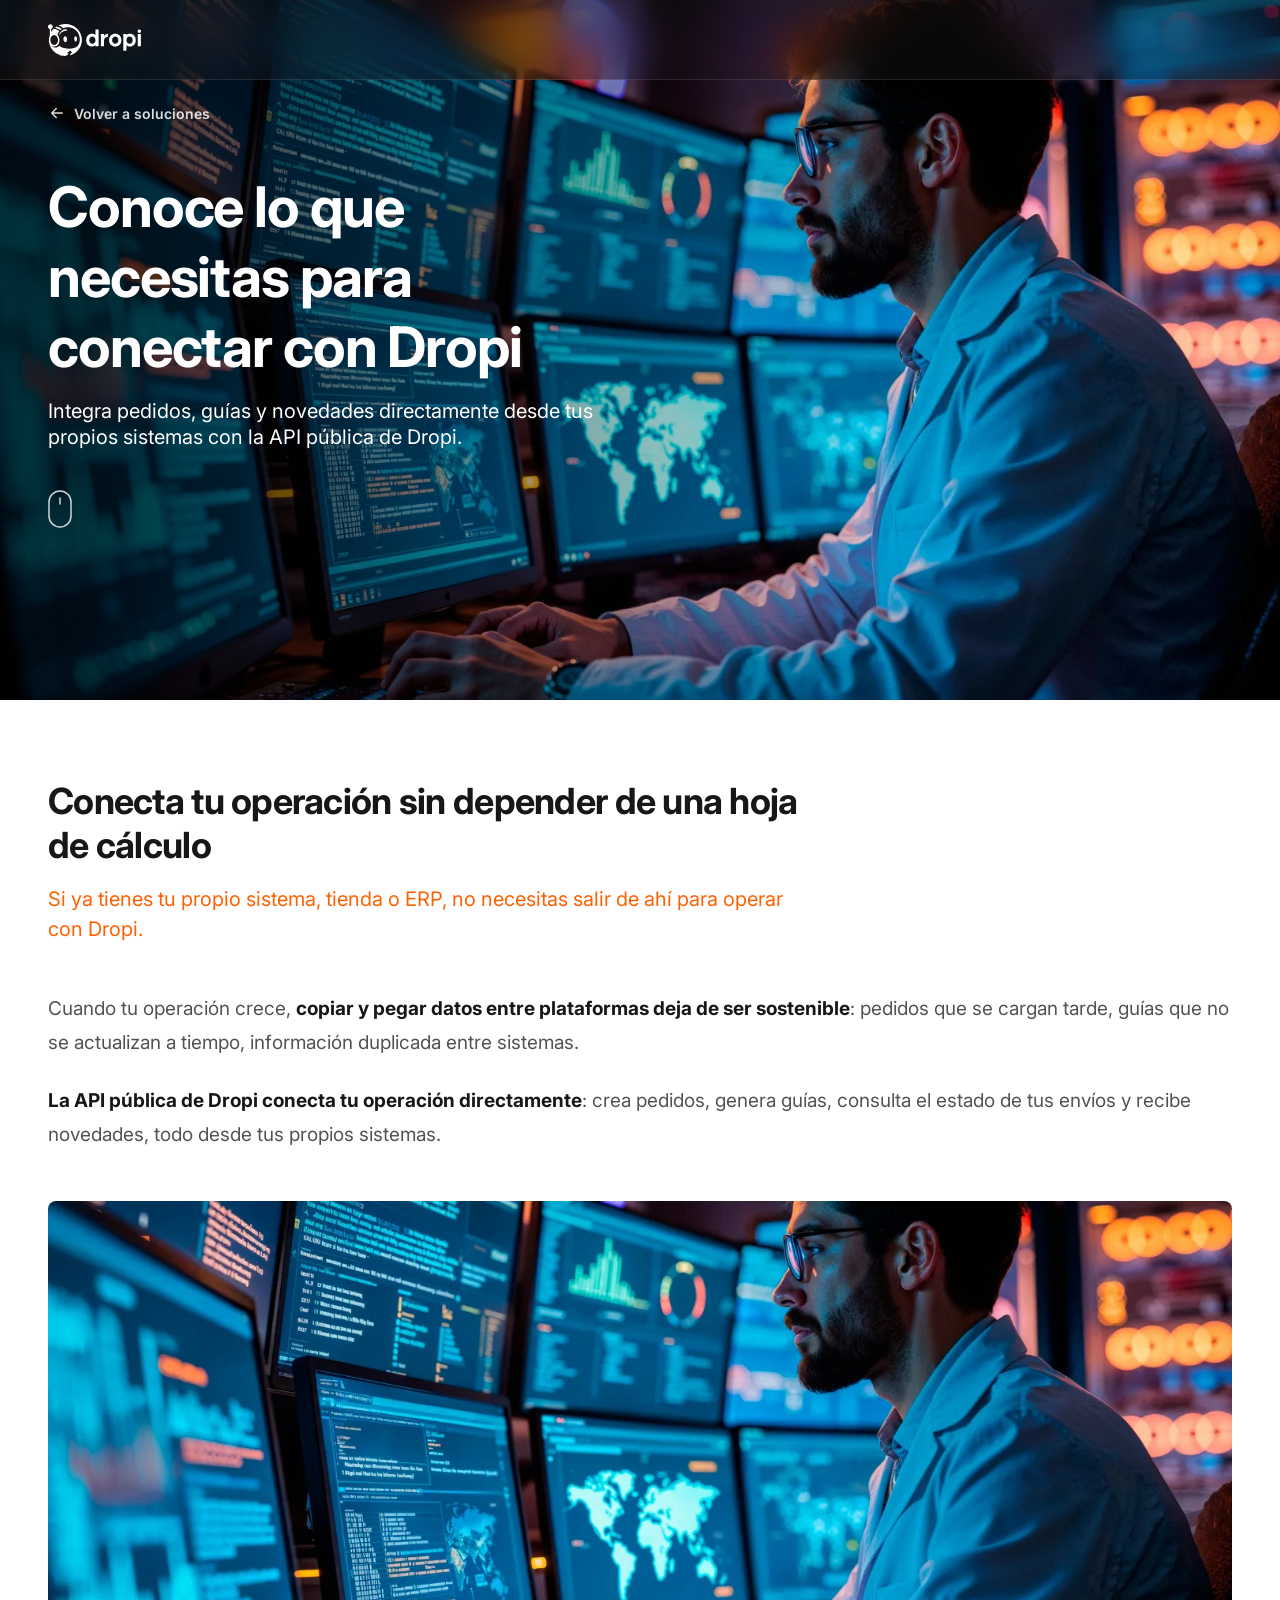
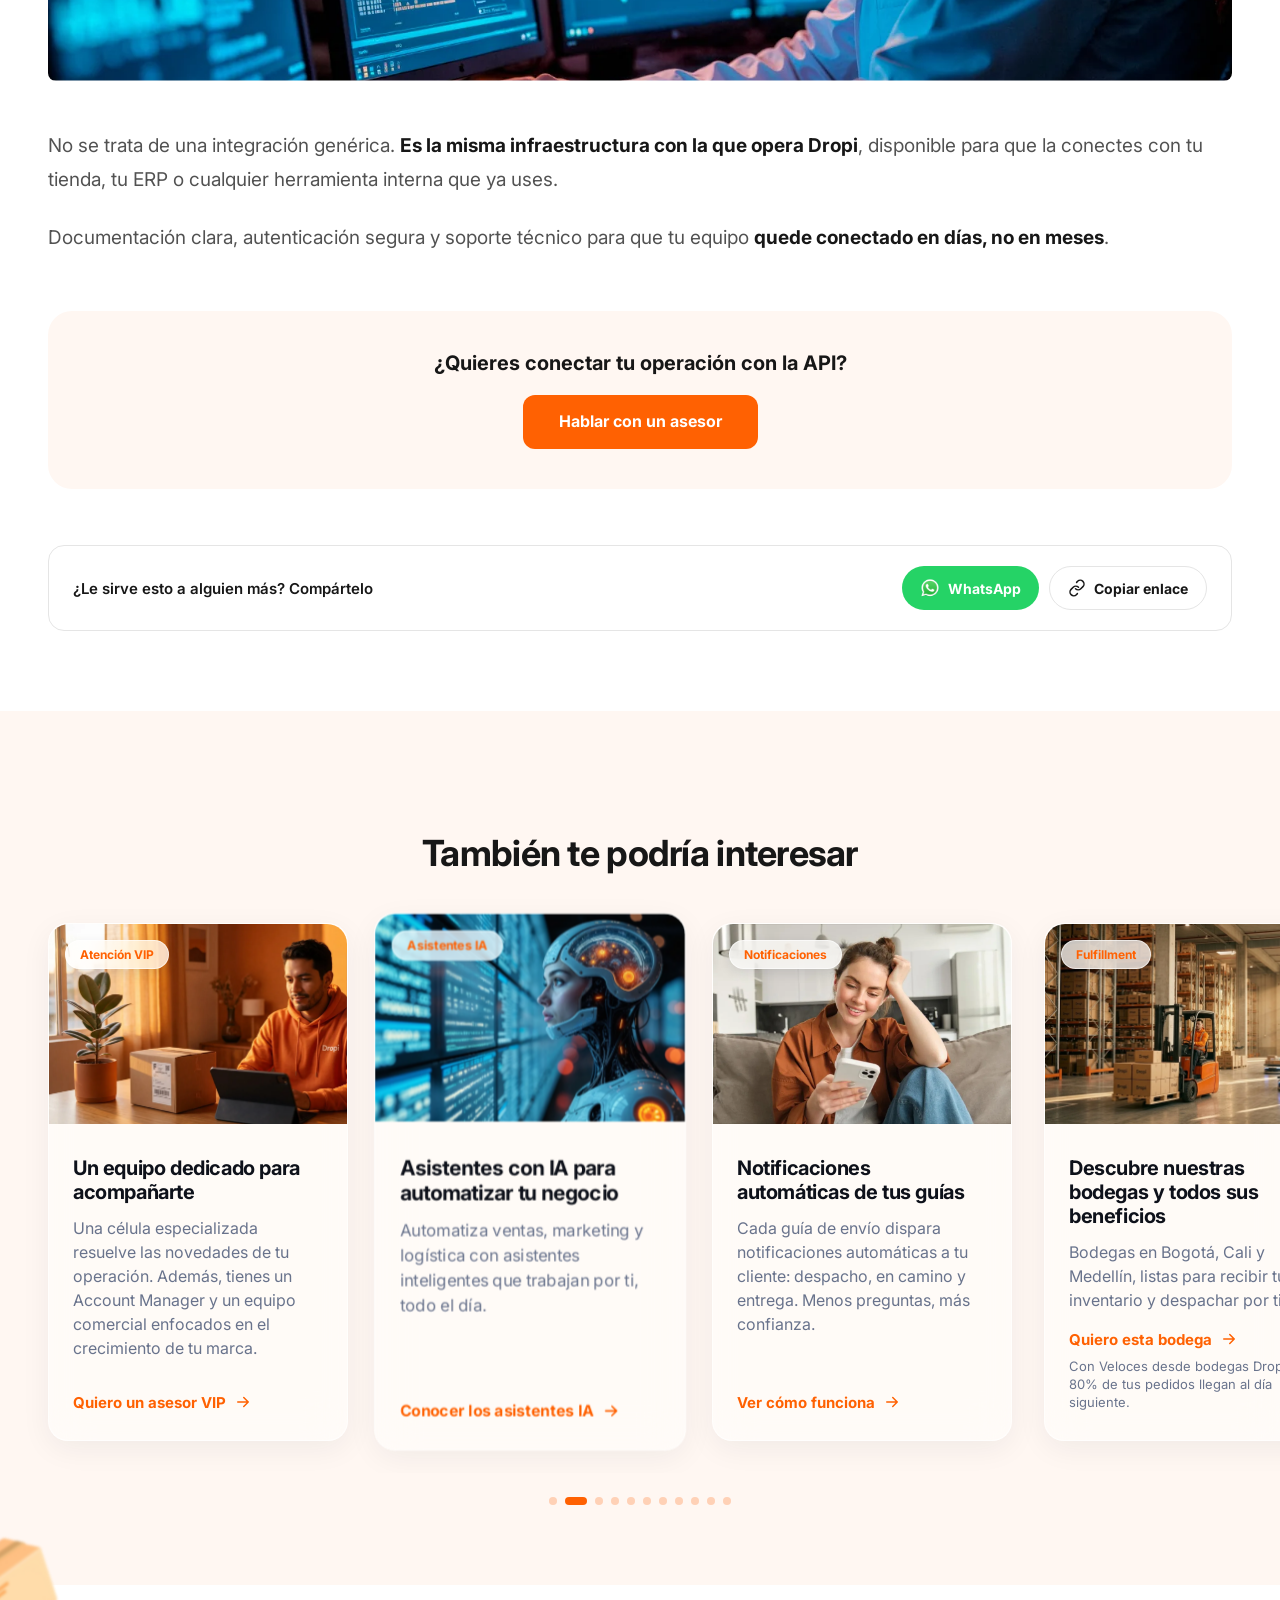
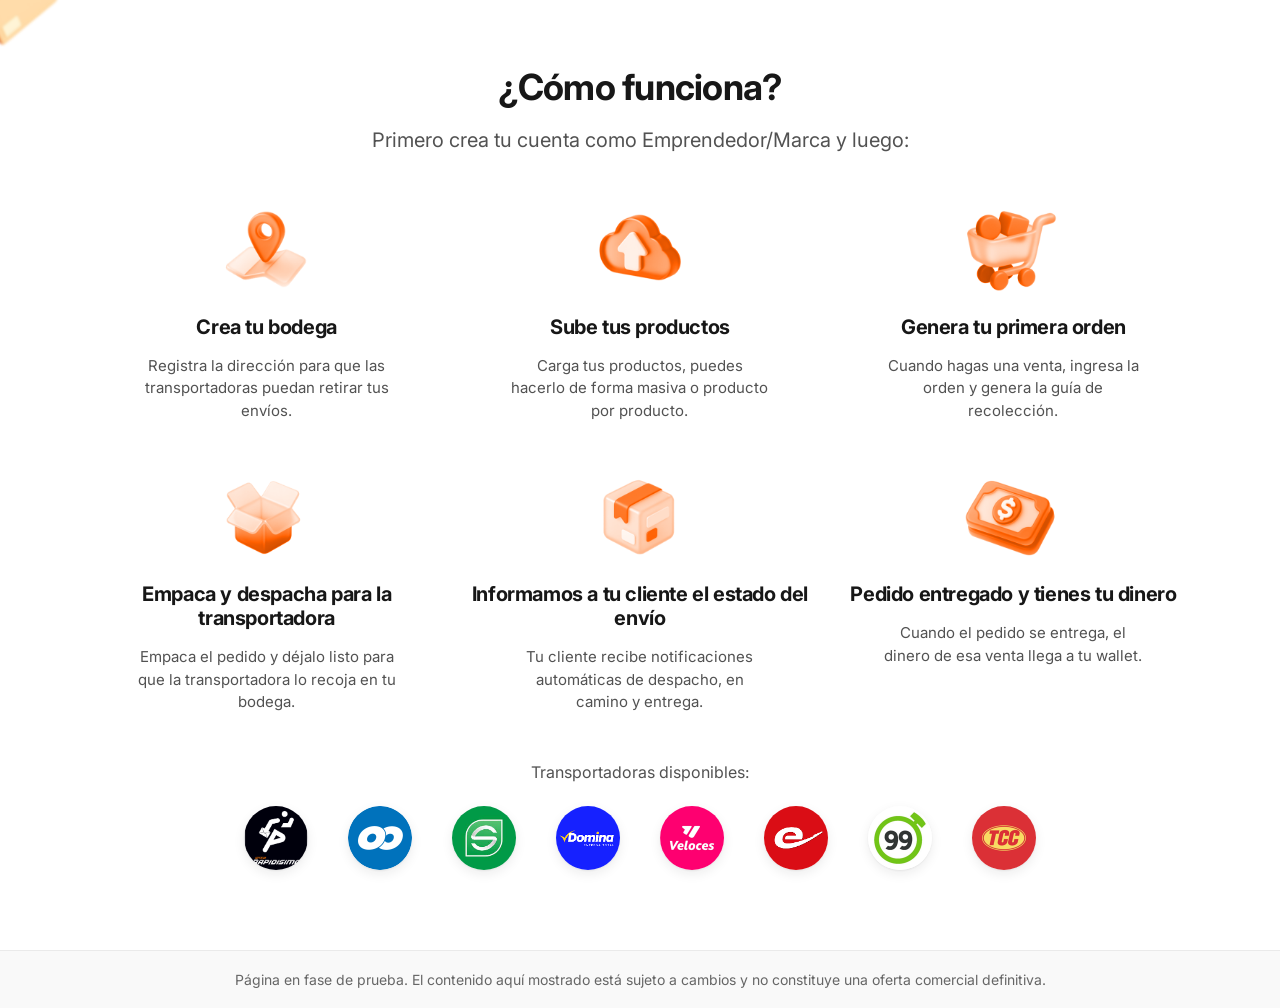
==== commit e0443319: "Improve performance: defer tracking scripts, trim font weight, skip hero reveal animation Moves Clar" ====
--- a/api-publica.html
+++ b/api-publica.html
@@ -8,15 +8,8 @@
 <meta name="description" content="Conecta tu operación con la API pública de Dropi: integra pedidos, guías y novedades directamente desde tus propios sistemas." />
 <link rel="preconnect" href="https://fonts.googleapis.com">
 <link rel="preconnect" href="https://fonts.gstatic.com" crossorigin>
-<link href="https://fonts.googleapis.com/css2?family=Inter:ital,wght@0,400;0,500;0,600;0,700;0,800&display=swap" rel="stylesheet">
+<link href="https://fonts.googleapis.com/css2?family=Inter:ital,wght@0,400;0,500;0,600;0,700&display=swap" rel="stylesheet">
 <link rel="stylesheet" href="css/styles.css">
-<script type="text/javascript">
-    (function(c,l,a,r,i,t,y){
-        c[a]=c[a]||function(){(c[a].q=c[a].q||[]).push(arguments)};
-        t=l.createElement(r);t.async=1;t.src="https://www.clarity.ms/tag/"+i;
-        y=l.getElementsByTagName(r)[0];y.parentNode.insertBefore(t,y);
-    })(window, document, "clarity", "script", "yjed0dvhw6");
-</script>
 </head>
 <body>
 
@@ -29,7 +22,7 @@
 </header>
 
 <main>
-  <section class="service-hero" style="background-image: url('assets/images/service2-api-publica.jpg');">
+  <section class="service-hero" style="background-image: image-set(url('assets/images/service2-api-publica.webp') type('image/webp'), url('assets/images/service2-api-publica.jpg') type('image/jpeg'));">
     <div class="service-hero-overlay" aria-hidden="true"></div>
     <div class="container service-hero-inner">
       <div class="service-hero-content" data-solution-badge="API Pública">
@@ -67,7 +60,10 @@
       </div>
 
       <div class="service-image-wrap">
-        <img class="service-image" src="assets/images/service2-api-publica.jpg" alt="Integración de sistemas a través de la API pública de Dropi" loading="lazy" />
+        <picture>
+          <source srcset="assets/images/service2-api-publica.webp" type="image/webp" />
+          <img class="service-image" src="assets/images/service2-api-publica.jpg" alt="Integración de sistemas a través de la API pública de Dropi" loading="lazy" />
+        </picture>
       </div>
 
       <div class="service-copy">
@@ -111,7 +107,10 @@
         <div class="solutions-scroll-spacer" aria-hidden="true"></div>
         <article class="solution-card">
           <div class="solution-card-image">
-            <img src="assets/images/service2-atencion-vip-placeholder.jpg" alt="" loading="lazy" />
+            <picture>
+              <source srcset="assets/images/service2-atencion-vip-placeholder.webp" type="image/webp" />
+              <img src="assets/images/service2-atencion-vip-placeholder.jpg" alt="" loading="lazy" />
+            </picture>
             <span class="solution-card-badge">Atención VIP</span>
           </div>
           <span class="solution-card-recommended" hidden>Recomendado para ti</span>
@@ -129,7 +128,10 @@
 
         <article class="solution-card">
           <div class="solution-card-image">
-            <img src="assets/images/service2-asistentes-ia.jpg" alt="" loading="lazy" />
+            <picture>
+              <source srcset="assets/images/service2-asistentes-ia.webp" type="image/webp" />
+              <img src="assets/images/service2-asistentes-ia.jpg" alt="" loading="lazy" />
+            </picture>
             <span class="solution-card-badge">Asistentes IA</span>
           </div>
           <span class="solution-card-recommended" hidden>Recomendado para ti</span>
@@ -147,7 +149,10 @@
 
         <article class="solution-card">
           <div class="solution-card-image">
-            <img src="assets/images/service2-notificaciones.jpg" alt="" loading="lazy" />
+            <picture>
+              <source srcset="assets/images/service2-notificaciones.webp" type="image/webp" />
+              <img src="assets/images/service2-notificaciones.jpg" alt="" loading="lazy" />
+            </picture>
             <span class="solution-card-badge">Notificaciones</span>
           </div>
           <span class="solution-card-recommended" hidden>Recomendado para ti</span>
@@ -165,7 +170,10 @@
 
         <article class="solution-card">
           <div class="solution-card-image">
-            <img src="assets/images/service2-fullfilment-v2.jpeg" alt="" loading="lazy" />
+            <picture>
+              <source srcset="assets/images/service2-fullfilment-v2.webp" type="image/webp" />
+              <img src="assets/images/service2-fullfilment-v2.jpeg" alt="" loading="lazy" />
+            </picture>
             <span class="solution-card-badge">Fulfillment</span>
           </div>
           <span class="solution-card-recommended" hidden>Recomendado para ti</span>
@@ -187,7 +195,10 @@
 
         <article class="solution-card">
           <div class="solution-card-image">
-            <img src="assets/images/service2-wallet-v2.jpg" alt="" style="object-position: 50% 20%;" loading="lazy" />
+            <picture>
+              <source srcset="assets/images/service2-wallet-v2.webp" type="image/webp" />
+              <img src="assets/images/service2-wallet-v2.jpg" alt="" style="object-position: 50% 20%;" loading="lazy" />
+            </picture>
             <span class="solution-card-badge">Wallet</span>
           </div>
           <span class="solution-card-recommended" hidden>Recomendado para ti</span>
@@ -209,7 +220,10 @@
 
         <article class="solution-card">
           <div class="solution-card-image">
-            <img src="assets/images/service2-api-publica.jpg" alt="" loading="lazy" />
+            <picture>
+              <source srcset="assets/images/service2-api-publica.webp" type="image/webp" />
+              <img src="assets/images/service2-api-publica.jpg" alt="" loading="lazy" />
+            </picture>
             <span class="solution-card-badge">API Pública</span>
           </div>
           <span class="solution-card-recommended" hidden>Recomendado para ti</span>
@@ -227,7 +241,10 @@
 
         <article class="solution-card">
           <div class="solution-card-image">
-            <img src="assets/images/service2-metrics.jpg" alt="" loading="lazy" />
+            <picture>
+              <source srcset="assets/images/service2-metrics.webp" type="image/webp" />
+              <img src="assets/images/service2-metrics.jpg" alt="" loading="lazy" />
+            </picture>
             <span class="solution-card-badge">Métricas y reportes</span>
           </div>
           <span class="solution-card-recommended" hidden>Recomendado para ti</span>
@@ -245,7 +262,10 @@
 
         <article class="solution-card">
           <div class="solution-card-image">
-            <img src="assets/images/service2-huella-digital.jpg" alt="" loading="lazy" />
+            <picture>
+              <source srcset="assets/images/service2-huella-digital.webp" type="image/webp" />
+              <img src="assets/images/service2-huella-digital.jpg" alt="" loading="lazy" />
+            </picture>
             <span class="solution-card-badge">Huella Digital</span>
           </div>
           <span class="solution-card-recommended" hidden>Recomendado para ti</span>
@@ -263,7 +283,10 @@
 
         <article class="solution-card">
           <div class="solution-card-image">
-            <img src="assets/images/service2-gestion-entregas.jpg" alt="" loading="lazy" />
+            <picture>
+              <source srcset="assets/images/service2-gestion-entregas.webp" type="image/webp" />
+              <img src="assets/images/service2-gestion-entregas.jpg" alt="" loading="lazy" />
+            </picture>
             <span class="solution-card-badge">Gestión de entregas</span>
           </div>
           <div class="solution-card-body">
@@ -283,7 +306,10 @@
 
         <article class="solution-card">
           <div class="solution-card-image">
-            <img src="assets/images/service2-pago-contraentrega.jpg" alt="" loading="lazy" />
+            <picture>
+              <source srcset="assets/images/service2-pago-contraentrega.webp" type="image/webp" />
+              <img src="assets/images/service2-pago-contraentrega.jpg" alt="" loading="lazy" />
+            </picture>
             <span class="solution-card-badge">Pago contra entrega</span>
           </div>
           <span class="solution-card-recommended" hidden>Recomendado para ti</span>
@@ -301,7 +327,10 @@
 
         <article class="solution-card">
           <div class="solution-card-image">
-            <img src="assets/images/service2-mentorias.jpg" alt="" loading="lazy" />
+            <picture>
+              <source srcset="assets/images/service2-mentorias.webp" type="image/webp" />
+              <img src="assets/images/service2-mentorias.jpg" alt="" loading="lazy" />
+            </picture>
             <span class="solution-card-badge">Mentorías</span>
           </div>
           <span class="solution-card-recommended" hidden>Recomendado para ti</span>
@@ -438,6 +467,57 @@
 </footer>
 
 
+<script type="text/javascript">
+    (function(c,l,a,r,i,t,y){
+        c[a]=c[a]||function(){(c[a].q=c[a].q||[]).push(arguments)};
+        t=l.createElement(r);t.async=1;t.src="https://www.clarity.ms/tag/"+i;
+        y=l.getElementsByTagName(r)[0];y.parentNode.insertBefore(t,y);
+    })(window, document, "clarity", "script", "ylx4fr9h5b");
+</script>
+<!-- Meta Pixel Code -->
+<script>
+!function(f,b,e,v,n,t,s)
+{if(f.fbq)return;n=f.fbq=function(){n.callMethod?
+n.callMethod.apply(n,arguments):n.queue.push(arguments)};
+if(!f._fbq)f._fbq=n;n.push=n;n.loaded=!0;n.version='2.0';
+n.queue=[];t=b.createElement(e);t.async=!0;
+t.src=v;s=b.getElementsByTagName(e)[0];
+s.parentNode.insertBefore(t,s)}(window, document,'script',
+'https://connect.facebook.net/en_US/fbevents.js');
+fbq('init', '1993505871363238');
+fbq('track', 'PageView');
+</script>
+<noscript><img height="1" width="1" style="display:none"
+src="https://www.facebook.com/tr?id=1993505871363238&ev=PageView&noscript=1"
+/></noscript>
+<!-- End Meta Pixel Code -->
+<script>
+(function (m, a, z, e) {
+  var s, t, u, v;
+  try {
+    t = m.sessionStorage.getItem('maze-us');
+  } catch (err) {}
+
+  if (!t) {
+    t = new Date().getTime();
+    try {
+      m.sessionStorage.setItem('maze-us', t);
+    } catch (err) {}
+  }
+u = document.currentScript || (function () {
+    var w = document.getElementsByTagName('script');
+    return w[w.length - 1];
+  })();
+  v = u && u.nonce;
+
+  s = a.createElement('script');
+  s.src = z + '?apiKey=' + e;
+  s.async = true;
+  if (v) s.setAttribute('nonce', v);
+  a.getElementsByTagName('head')[0].appendChild(s);
+  m.mazeUniversalSnippetApiKey = e;
+})(window, document, 'https://snippet.maze.co/maze-universal-loader.js', 'd0000a3-f0c7-4e09-a555-4a538dd6a88e');
+</script>
 <script src="js/main.js"></script>
 </body>
 </html>
--- a/css/styles.css
+++ b/css/styles.css
@@ -343,21 +343,17 @@
   .hero-text h1 { font-size: 30px; }
   .hero-text .hero-eyebrow { font-size: 13px; font-weight: 600; margin-bottom: 2px; }
 }
+/* Forced break after "Ya vendes." only on desktop — below that, the
+   title just wraps naturally wherever it needs to. */
+.hero-title-break { display: none; }
+@media (min-width: 900px) {
+  .hero-title-break { display: inline; }
+}
 /* Hero title phrase swap: a looping vertical ticker (like a promo-bar
    rotator) — the two phrases share one grid cell clipped by overflow, the
    outgoing phrase rolls up and out while the incoming one rolls up from
    below at the same time, repeating forever. Positions are driven by JS
    inline transforms; this transition is what makes each roll animate. */
-.hero-title-swap { display: grid; overflow: hidden; }
-.hero-title-phrase {
-  grid-area: 1 / 1;
-  transform: translateY(100%);
-  transition: transform 0.9s cubic-bezier(0.65, 0, 0.35, 1);
-  will-change: transform;
-}
-@media (prefers-reduced-motion: reduce) {
-  .hero-title-phrase { transition: none; }
-}
 .hero-subtitle {
   font-size: 22px;
   line-height: 1.55;
@@ -447,7 +443,6 @@
   max-width: 480px;
   aspect-ratio: 927.9 / 540.1;
   margin: 0 auto;
-  perspective: 1400px;
 }
 @media (min-width: 1024px) {
   .hero-visual { flex: 0 0 75.3%; max-width: 928px; margin: 0; }
@@ -463,8 +458,6 @@
   background-size: contain;
   opacity: 0.9;
   z-index: 0;
-  will-change: transform;
-  transform-style: preserve-3d;
 }
 .hero-photo {
   position: absolute;
@@ -477,8 +470,6 @@
   border-radius: var(--radius-lg);
   box-shadow: 0 20px 40px rgba(0, 0, 0, 0.18);
   transform: scaleX(-1);
-  will-change: transform;
-  transform-style: preserve-3d;
 }
 .hero-mockup {
   position: absolute;
@@ -492,10 +483,8 @@
   overflow: hidden;
   box-shadow: 0 24px 48px -12px rgba(0, 0, 0, 0.25);
   background: var(--neutral-900);
-  will-change: transform;
-  transform-style: preserve-3d;
-}
-.hero-mockup img { width: 100%; height: 100%; object-fit: cover; display: block; }
+}
+.hero-mockup img { width: 100%; height: 100%; object-fit: cover; object-position: left top; display: block; }
 
 .decor-box-float {
   position: absolute;
@@ -662,20 +651,6 @@
   height: auto;
   object-fit: contain;
   object-position: bottom;
-  opacity: 0;
-  transform: translateY(56px);
-  clip-path: inset(0 0 100% 0);
-  transition: opacity 0.7s cubic-bezier(0.16, 1, 0.3, 1),
-    transform 0.9s cubic-bezier(0.16, 1, 0.3, 1),
-    clip-path 0.9s cubic-bezier(0.16, 1, 0.3, 1);
-}
-.brand-image.in-view img {
-  opacity: 1;
-  transform: translateY(0);
-  clip-path: inset(0 0 0% 0);
-}
-@media (prefers-reduced-motion: reduce) {
-  .brand-image img { opacity: 1; transform: none; clip-path: none; transition: none; }
 }
 @media (max-width: 639px) {
   .brand-image img { max-width: 90%; }
@@ -689,20 +664,24 @@
      animation) so the larger image reaches closer to the section's edge. */
   .brand-image { margin-top: -64px; }
 }
-@media (max-width: 1023px) {
+@media (max-width: 899px) {
   /* Crop tighter on mobile/tablet: head down to the elbows, no waist/jeans —
      the original photo is portrait (668x951), so a wide, short box with
-     object-fit: cover + top-anchored position keeps only the top ~45%. */
+     object-fit: cover + top-anchored position keeps only the top ~45%.
+     Stops at the same 900px line desktop sizing starts at (below), so
+     there's no gap where it's both cropped and desktop-sized. */
   .brand-image img {
     aspect-ratio: 668 / 428;
     object-fit: cover;
     object-position: top;
   }
 }
-@media (min-width: 640px) and (max-width: 1023px) {
+@media (min-width: 640px) and (max-width: 899px) {
   /* This crop packs the head into a much shorter box than desktop's full
      portrait, so the same percentage offsets read as too far away —
-     pull the emojis in tighter around it. */
+     pull the emojis in tighter around it. Matches the crop's own
+     max-width: 899px above, so it never applies past where the image
+     goes back to the full uncropped portrait. */
   .brand-image .brand-emoji--a { top: 6%; left: 20%; }
   .brand-image .brand-emoji--b { top: 4%; right: 22%; }
 }
@@ -1519,6 +1498,12 @@
 }
 .register-field-label { font-size: 14px; color: var(--gray-600); }
 .register-field.has-error input { border-color: var(--danger-500); box-shadow: 0 0 0 3px rgba(220, 38, 38, 0.12); }
+/* Called out by the submit tooltip while it names this field as missing —
+   distinct from .has-error (a real validation failure): this just points. */
+.register-field.is-tooltip-target input {
+  border-color: var(--primary-500);
+  animation: registerFieldGlow 1.4s ease-in-out infinite;
+}
 /* Success state: a filled-in, valid field gets a firmer weight and a
    checkmark instead of staying visually identical to an empty one —
    confirms the input was understood without waiting for form submission. */
@@ -1682,16 +1667,130 @@
 .register-checkbox-input:focus-visible ~ .register-checkbox-box { outline: 2px solid var(--primary-500); outline-offset: 2px; }
 .register-checkbox-label { font-size: 14px; line-height: 1.5; color: var(--gray-700); }
 .register-checkbox-link { color: var(--primary-500); text-decoration: underline; }
+.register-checkbox.is-tooltip-target .register-checkbox-box {
+  border-color: var(--primary-500);
+  animation: registerFieldGlow 1.4s ease-in-out infinite;
+}
+@keyframes registerFieldGlow {
+  0%, 100% { box-shadow: 0 0 0 3px rgba(255, 97, 2, 0.16); }
+  50% { box-shadow: 0 0 0 6px rgba(255, 97, 2, 0.28); }
+}
+@media (prefers-reduced-motion: reduce) {
+  .register-field.is-tooltip-target input,
+  .register-checkbox.is-tooltip-target .register-checkbox-box { animation: none; box-shadow: 0 0 0 3px rgba(255, 97, 2, 0.2); }
+}
 
 .register-submit {
   width: 100%;
   background: var(--primary-500);
+  border: 2px solid transparent;
   color: var(--white);
   font-size: 16px;
   border-radius: 8px;
+  transition: background 0.15s ease, border-color 0.15s ease, color 0.15s ease, box-shadow 0.15s ease;
 }
 @media (hover: hover) and (pointer: fine) {
-  .register-submit:hover { box-shadow: 0 8px 20px rgba(255, 97, 2, 0.35); }
+  .register-submit:not(:disabled):hover { box-shadow: 0 8px 20px rgba(255, 97, 2, 0.35); }
+}
+/* Disabled reads as the secondary/outline button instead of a flat
+   "grayed out" state — still branded, signals "not yet, but almost"
+   rather than "unavailable". Becomes the filled primary button the
+   moment both checkboxes are checked. */
+.register-submit:disabled {
+  background: transparent;
+  border-color: var(--primary-500);
+  color: var(--primary-500);
+  cursor: not-allowed;
+  box-shadow: none;
+}
+
+.register-submit-wrap { position: relative; width: 100%; }
+/* Invisible hit target stacked over the real (disabled) submit button.
+   A native disabled <button> fires no click/touch events at all, so it
+   never bubbles a tap up to the wrapper — this sibling stands in only
+   while disabled (see .is-disabled below) so mobile/tablet taps have
+   something to actually land on; pointer-events: none once enabled lets
+   clicks pass straight through to the real button. */
+.register-submit-hit {
+  position: absolute;
+  inset: 0;
+  border: none;
+  padding: 0;
+  margin: 0;
+  background: transparent;
+  cursor: not-allowed;
+  pointer-events: none;
+}
+.register-submit-wrap.is-disabled .register-submit-hit { pointer-events: auto; }
+.register-submit-tooltip {
+  position: absolute;
+  bottom: calc(100% + 10px);
+  left: 50%;
+  transform: translateX(-50%) translateY(4px) scale(0.96);
+  width: max-content;
+  max-width: 280px;
+  text-align: left;
+  line-height: 1.4;
+  background: rgba(255, 255, 255, 0.68);
+  backdrop-filter: blur(20px) saturate(180%);
+  -webkit-backdrop-filter: blur(20px) saturate(180%);
+  color: var(--neutral-900);
+  font-size: 13px;
+  font-weight: 500;
+  padding: 12px 14px;
+  border-radius: 14px;
+  border: 1px solid rgba(255, 255, 255, 0.7);
+  box-shadow:
+    0 12px 32px rgba(23, 23, 23, 0.16),
+    0 1px 1px rgba(255, 255, 255, 0.4) inset,
+    0 -1px 8px rgba(255, 255, 255, 0.3) inset;
+  opacity: 0;
+  pointer-events: none;
+  transition: opacity 0.15s ease, transform 0.15s ease;
+  z-index: 2;
+}
+.register-submit-tooltip::after {
+  content: '';
+  position: absolute;
+  top: 100%;
+  left: 50%;
+  width: 10px;
+  height: 10px;
+  margin-top: -6px;
+  background: rgba(255, 255, 255, 0.68);
+  backdrop-filter: blur(20px) saturate(180%);
+  -webkit-backdrop-filter: blur(20px) saturate(180%);
+  border-right: 1px solid rgba(255, 255, 255, 0.7);
+  border-bottom: 1px solid rgba(255, 255, 255, 0.7);
+  transform: translateX(-50%) rotate(45deg);
+}
+@supports not ((backdrop-filter: blur(1px)) or (-webkit-backdrop-filter: blur(1px))) {
+  .register-submit-tooltip,
+  .register-submit-tooltip::after { background: rgba(255, 255, 255, 0.96); }
+}
+.register-submit-tooltip-intro {
+  display: block;
+  font-weight: 700;
+  color: var(--neutral-900);
+}
+.register-submit-tooltip-list {
+  display: flex;
+  flex-direction: column;
+  gap: 4px;
+  margin: 6px 0 0;
+  padding-left: 16px;
+  font-weight: 400;
+  font-size: 12.5px;
+  color: var(--gray-600);
+}
+.register-submit-tooltip-list li { list-style: disc; }
+.register-submit-wrap.is-tooltip-visible .register-submit-tooltip {
+  opacity: 1;
+  transform: translateX(-50%) translateY(0) scale(1);
+}
+@media (max-width: 479px) {
+  .register-submit-tooltip { max-width: 240px; font-size: 12px; }
+  .register-submit-tooltip-list { font-size: 12px; }
 }
 
 /* ==========================================================================
@@ -2307,8 +2406,24 @@
 .service-copy { display: flex; flex-direction: column; gap: 24px; }
 .service-copy p { font-size: 19px; line-height: 1.8; color: var(--neutral-600); }
 .service-copy p strong { color: var(--neutral-900); font-weight: 700; }
+.service-copy ul,
+.service-copy ol {
+  display: flex;
+  flex-direction: column;
+  gap: 12px;
+  padding-left: 24px;
+  font-size: 19px;
+  line-height: 1.8;
+  color: var(--neutral-600);
+}
+.service-copy ul { list-style: disc; }
+.service-copy ol { list-style: decimal; }
+.service-copy li { padding-left: 4px; }
+.service-copy li strong { color: var(--neutral-900); font-weight: 700; }
 @media (max-width: 639px) {
   .service-copy p { font-size: 17px; line-height: 1.7; }
+  .service-copy ul,
+  .service-copy ol { font-size: 17px; line-height: 1.7; padding-left: 20px; }
 }
 .service-image-wrap { border-radius: 8px; overflow: hidden; height: 480px; }
 .service-image {
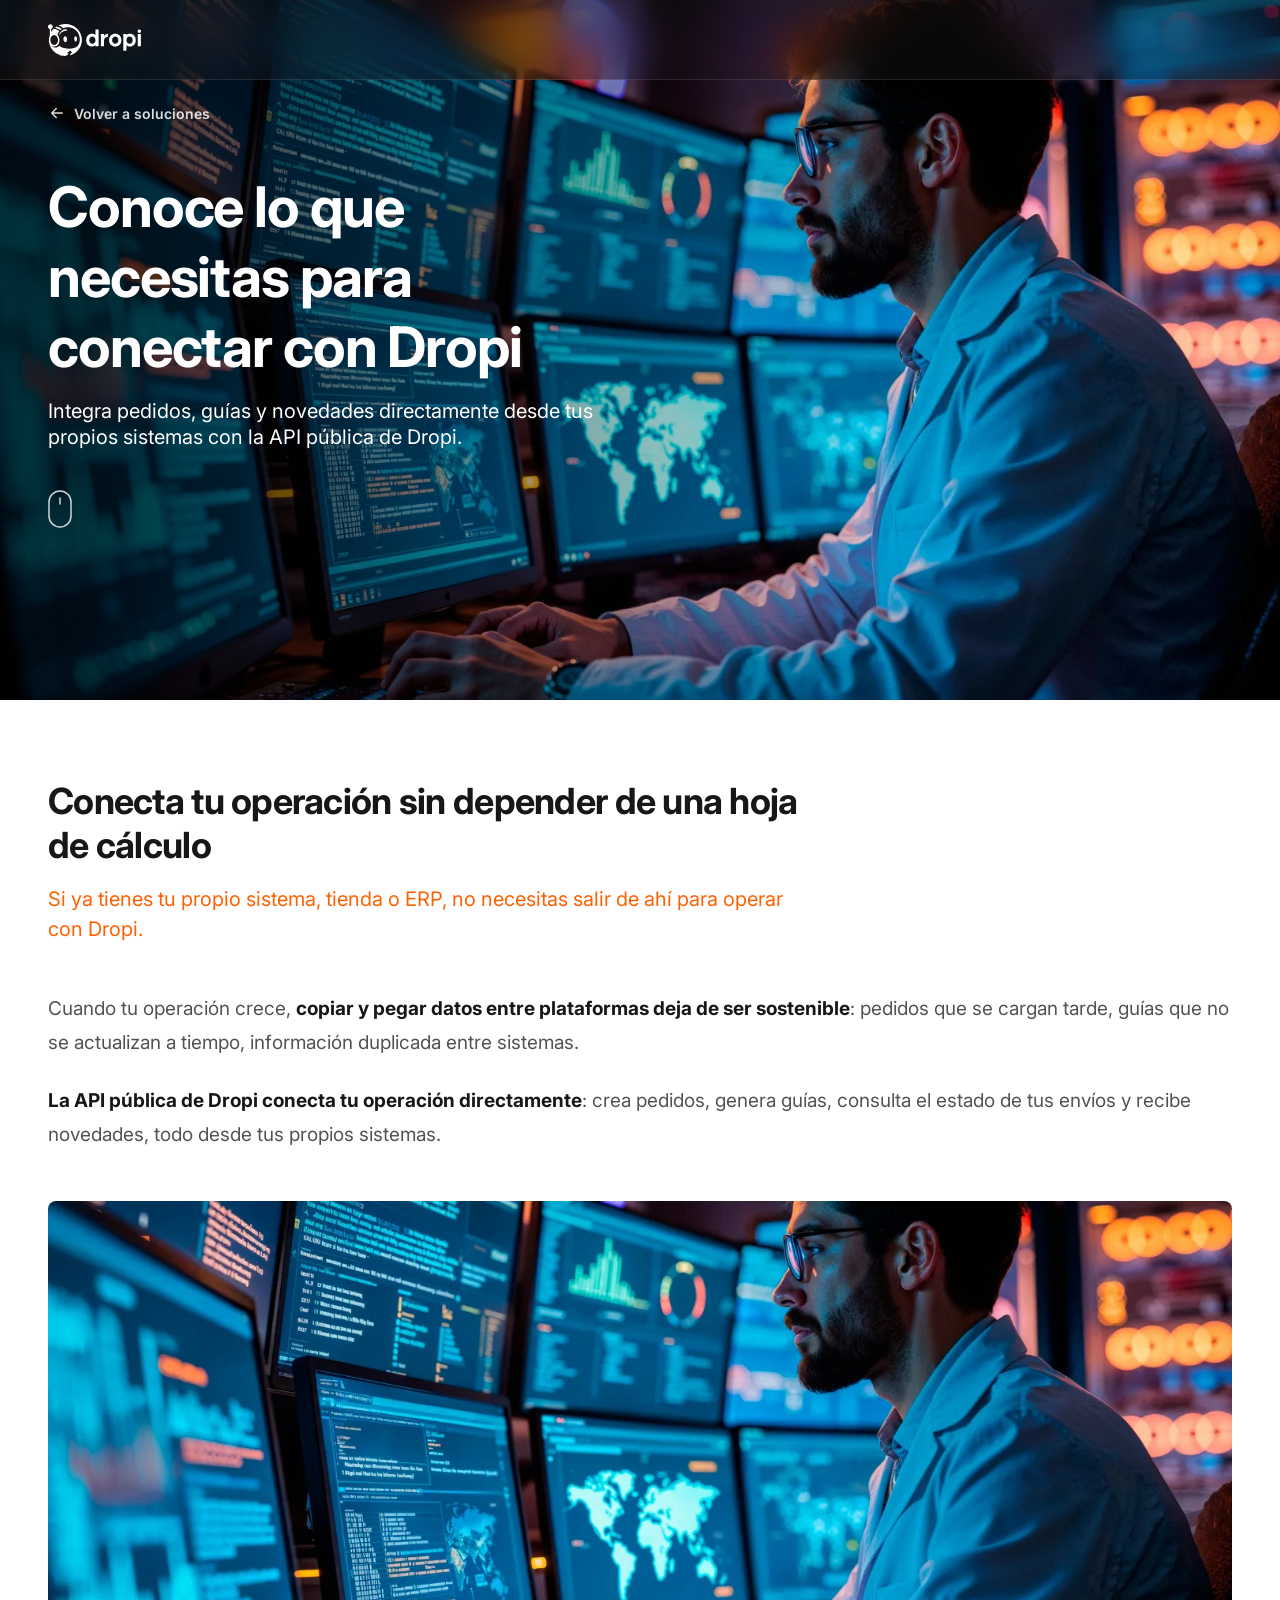
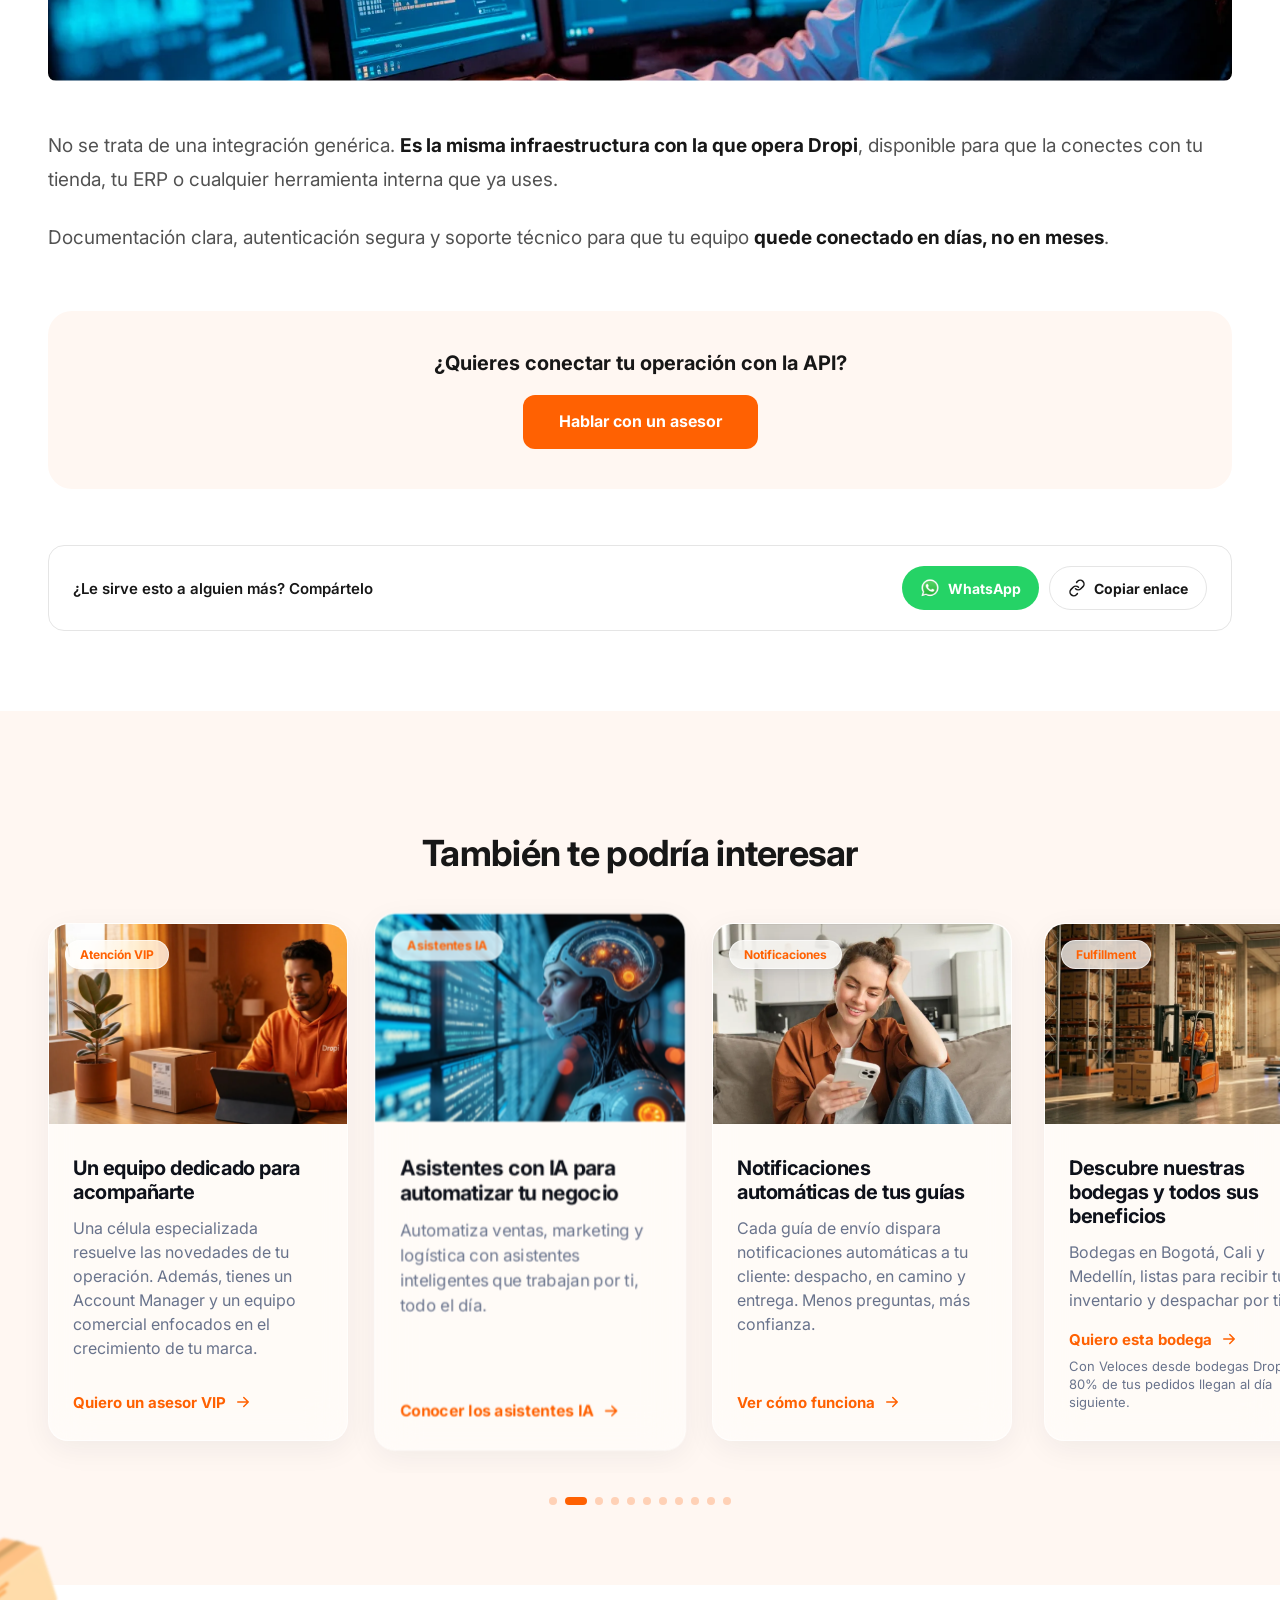
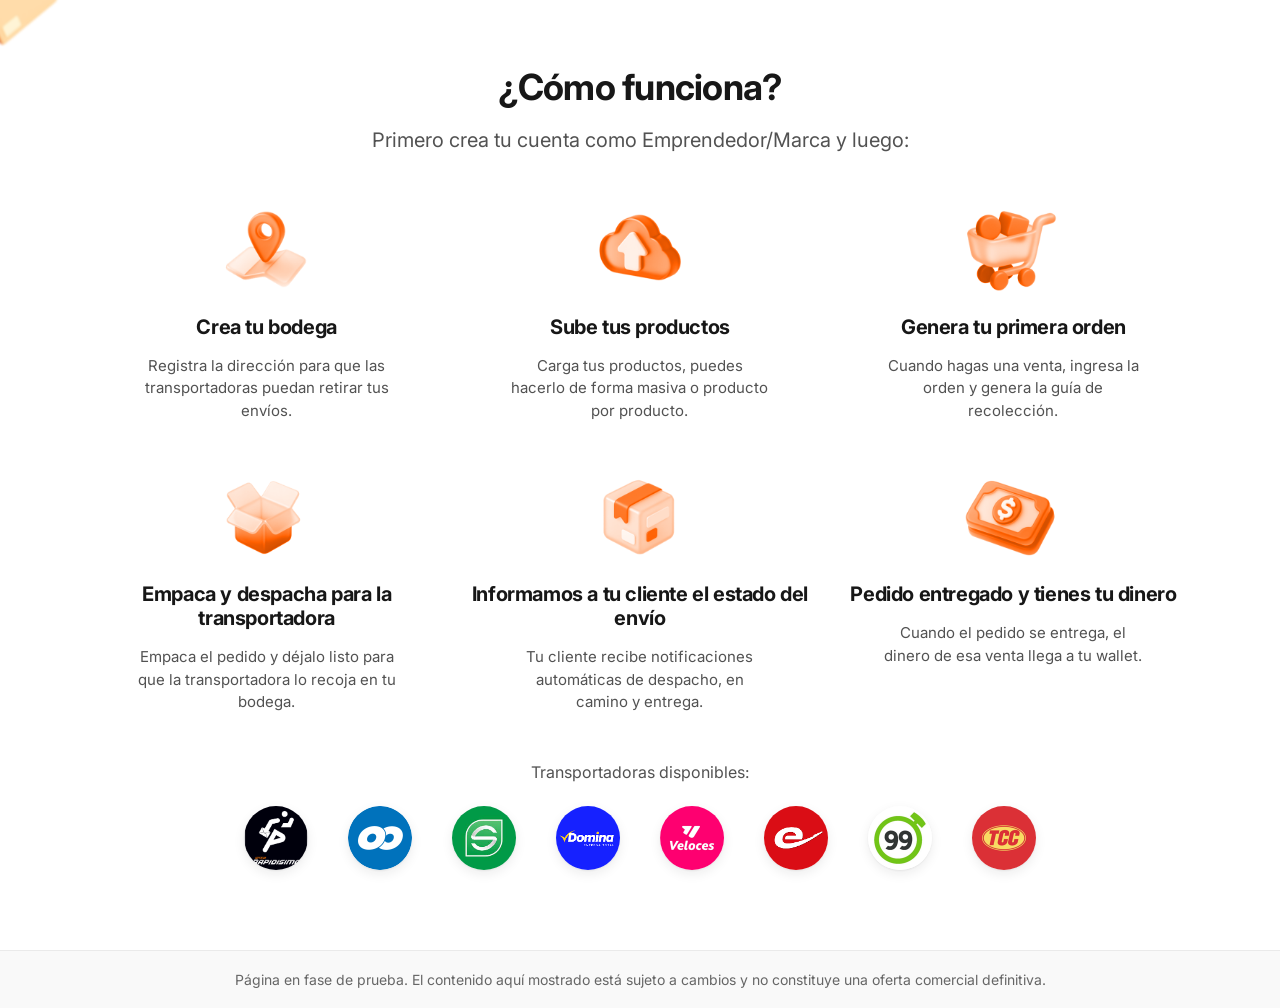
==== commit 0d60d537: "Add Google tag (gtag.js) Co-Authored-By: Claude Sonnet 5 <noreply@anthropic.com>" ====
--- a/api-publica.html
+++ b/api-publica.html
@@ -1,6 +1,16 @@
 <!DOCTYPE html>
 <html lang="es">
 <head>
+<!-- Google tag (gtag.js) -->
+<script async src="https://www.googletagmanager.com/gtag/js?id=G-R11EZ46QFP"></script>
+<script>
+  window.dataLayer = window.dataLayer || [];
+  function gtag(){dataLayer.push(arguments);}
+  gtag('js', new Date());
+
+  gtag('config', 'G-R11EZ46QFP');
+</script>
+
 <meta charset="UTF-8" />
 <meta name="viewport" content="width=device-width, initial-scale=1.0" />
 <link rel="icon" type="image/svg+xml" href="assets/icons/favicon.svg" />
